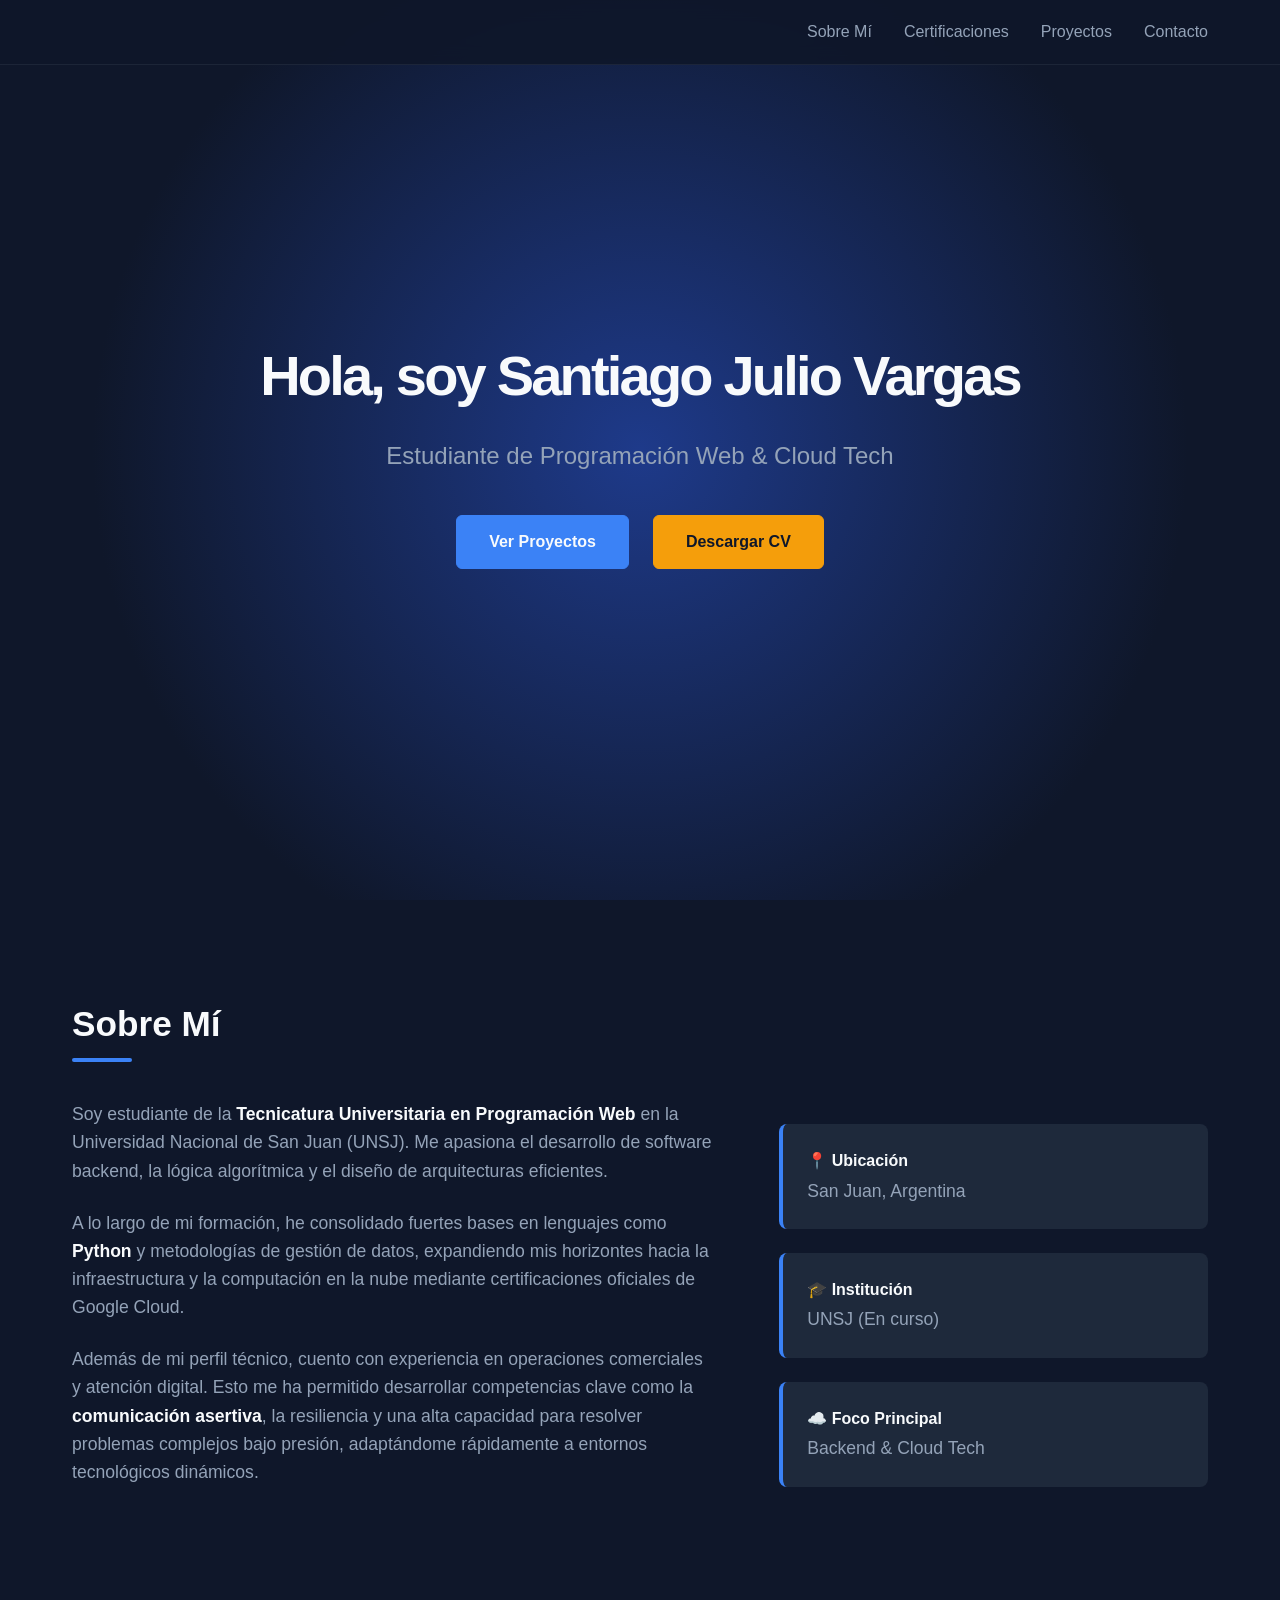
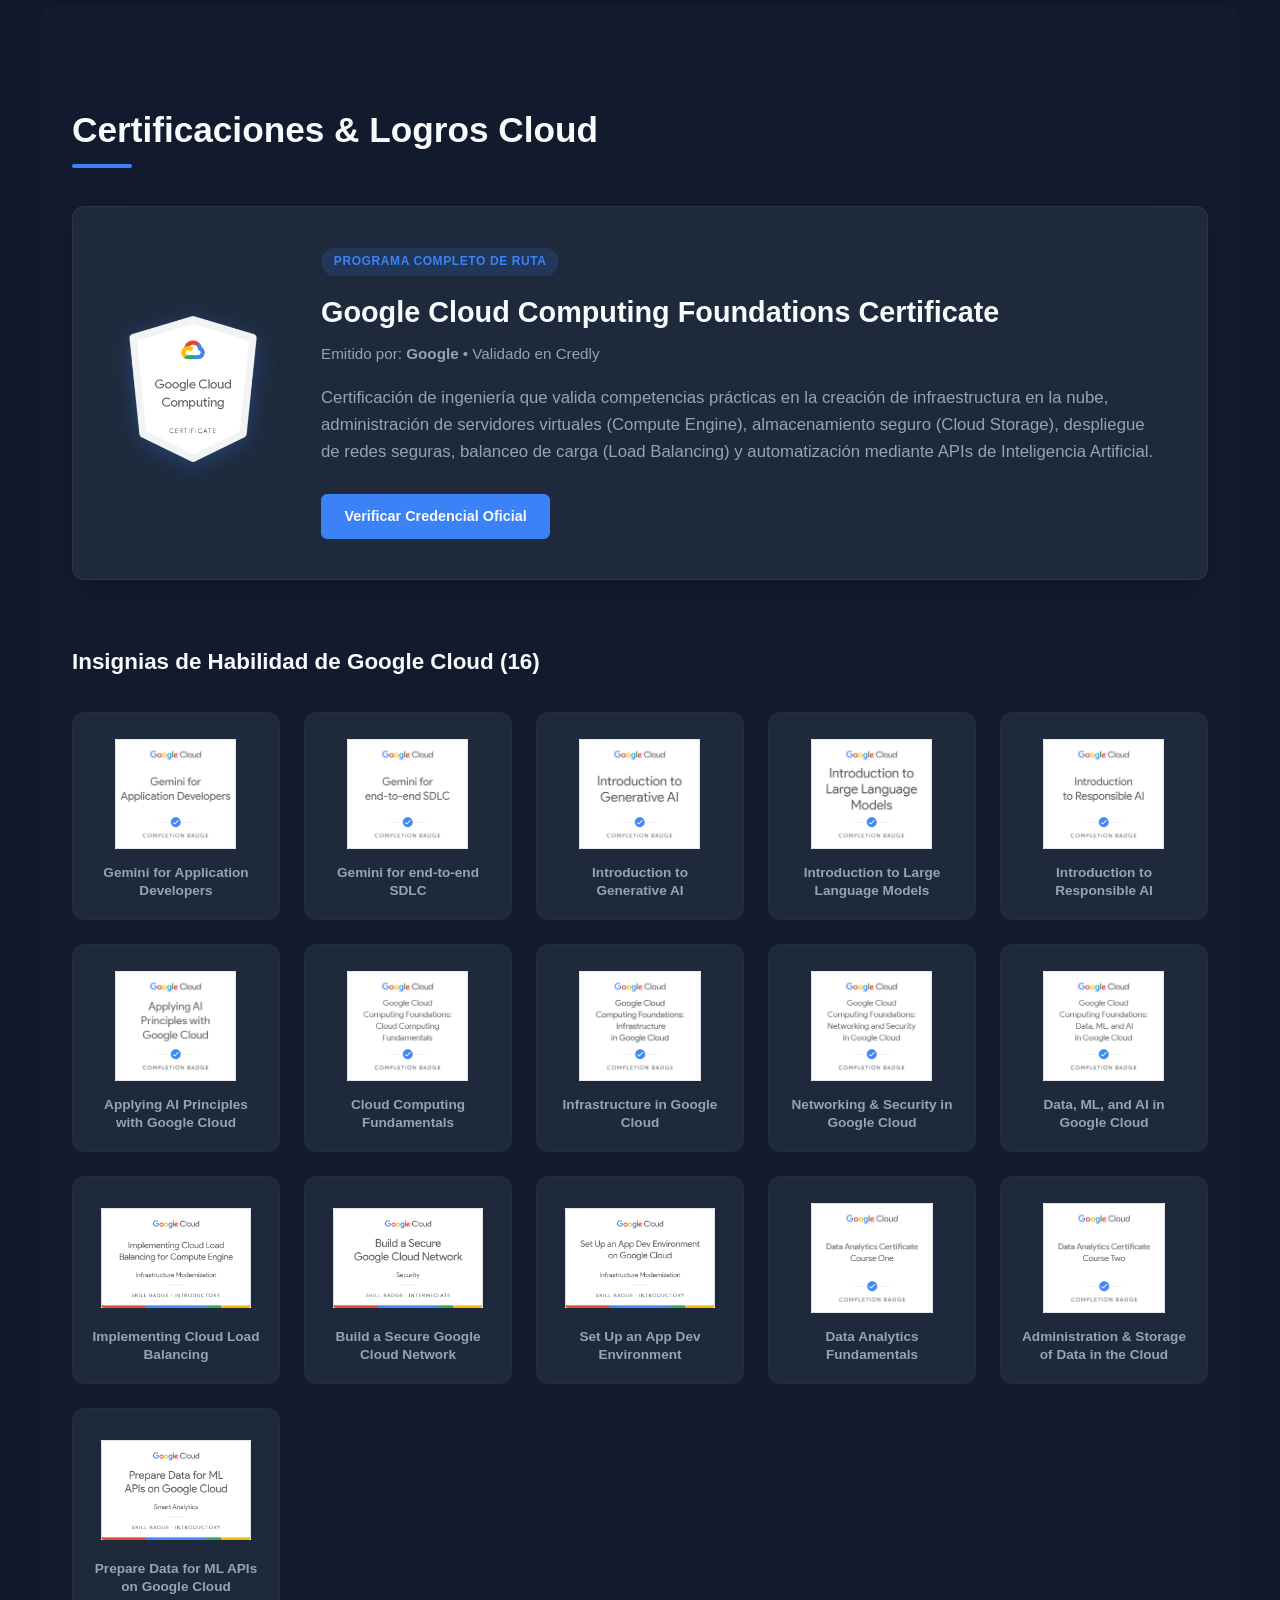
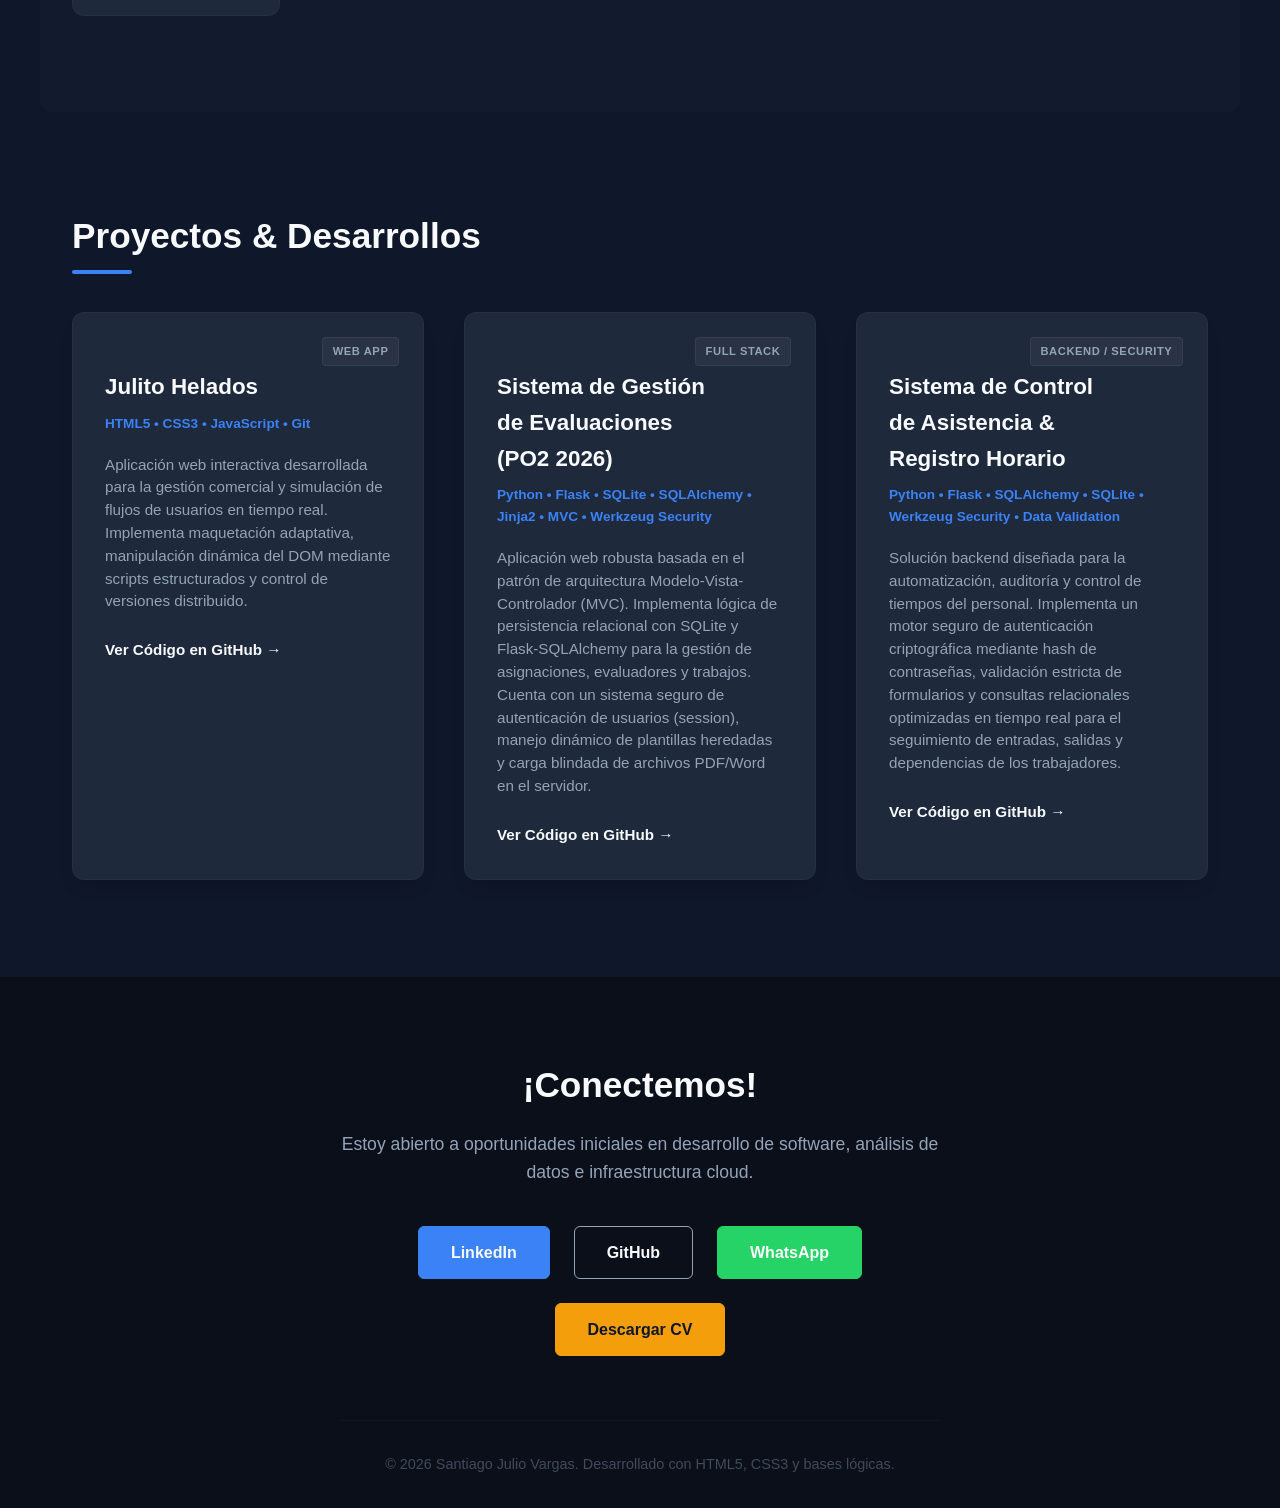
==== index.html @ c824c6f7 "Add files via upload" ====
<!DOCTYPE html>
<html lang="es">
<head>
    <meta charset="UTF-8">
    <meta name="viewport" content="width=device-width, initial-scale=1.0">
    <title>Santiago Julio Vargas | Portfolio</title>
    <link rel="stylesheet" href="styles.css">
</head>
<body>
    <!-- Menú de Navegación -->
    <header>
        <nav>
            <ul>
                <li><a href="#sobre-mi">Sobre Mí</a></li>
                <li><a href="#certificaciones">Certificaciones</a></li>
                <li><a href="#proyectos">Proyectos</a></li>
                <li><a href="#contacto">Contacto</a></li>
            </ul>
        </nav>
    </header>

    <!-- Sección Principal -->
    <section id="hero">
        <h1>Hola, soy Santiago Julio Vargas</h1>
        <h2>Estudiante de Programación Web & Cloud Tech</h2>
        <div class="cta-buttons">
            <a href="#proyectos" class="btn btn-primary">Ver Proyectos</a>
            <a href="CV_Santiago_Julio_Vargas.pdf.pdf" download="CV_Santiago_Julio_Vargas.pdf" class="btn btn-download">Descargar CV</a>
        </div>
    </section>

        <!-- Sección Sobre Mí -->
    <section id="sobre-mi" class="seccion-contenedor">
        <div class="contenido-bloque">
            <h2 class="titulo-seccion">Sobre Mí</h2>
            <div class="sobre-mi-grid">
                <div class="sobre-mi-texto">
                    <p>
                        Soy estudiante de la <strong>Tecnicatura Universitaria en Programación Web</strong> en la Universidad Nacional de San Juan (UNSJ). Me apasiona el desarrollo de software backend, la lógica algorítmica y el diseño de arquitecturas eficientes. 
                    </p>
                    <p>
                        A lo largo de mi formación, he consolidado fuertes bases en lenguajes como <strong>Python</strong> y metodologías de gestión de datos, expandiendo mis horizontes hacia la infraestructura y la computación en la nube mediante certificaciones oficiales de Google Cloud.
                    </p>
                    <p>
                        Además de mi perfil técnico, cuento con experiencia en operaciones comerciales y atención digital. Esto me ha permitido desarrollar competencias clave como la <strong>comunicación asertiva</strong>, la resiliencia y una alta capacidad para resolver problemas complejos bajo presión, adaptándome rápidamente a entornos tecnológicos dinámicos.
                    </p>
                </div>
                <div class="sobre-mi-destacados">
                    <div class="tarjeta-mini">
                        <h3>📍 Ubicación</h3>
                        <p>San Juan, Argentina</p>
                    </div>
                    <div class="tarjeta-mini">
                        <h3>🎓 Institución</h3>
                        <p>UNSJ (En curso)</p>
                    </div>
                    <div class="tarjeta-mini">
                        <h3>☁️ Foco Principal</h3>
                        <p>Backend & Cloud Tech</p>
                    </div>
                </div>
            </div>
        </div>
    </section>

        <!-- Sección Certificaciones -->
    <section id="certificaciones" class="seccion-contenedor backend-cloud">
        <h2 class="titulo-seccion">Certificaciones & Logros Cloud</h2>
        
        <!-- 🏆 Certificado Principal Destacado -->
        <div class="certificado-principal-card">
            <div class="certificado-badge-container">
                <!-- Usamos el escudo oficial blanco que ganaste en Credly -->
                <img src="./images/google-cloud-computing-foundations-certificate.png" alt="Google Cloud Computing Foundations Certificate" class="escudo-certificado">
            </div>
            <div class="certificado-info">
                <span class="tag-programa">PROGRAMA COMPLETO DE RUTA</span>
                <h3>Google Cloud Computing Foundations Certificate</h3>
                <p class="emisor">Emitido por: <strong>Google</strong> • Validado en Credly</p>
                <p class="descripcion-cert">
                    Certificación de ingeniería que valida competencias prácticas en la creación de infraestructura en la nube, administración de servidores virtuales (Compute Engine), almacenamiento seguro (Cloud Storage), despliegue de redes seguras, balanceo de carga (Load Balancing) y automatización mediante APIs de Inteligencia Artificial.
                </p>
                <a href="https://www.credly.com/badges/103b96a2-5a36-4c11-9814-17a4dc659e8e" target="_blank" class="btn btn-primary btn-sm">Verificar Credencial Oficial</a>
            </div>
        </div>

        <!-- 🏅 Grilla de Insignias de Habilidad -->
        <h3 class="subtitulo-internas">Insignias de Habilidad de Google Cloud (16)</h3>
        <div class="insignias-grid">
            
            <!-- Medalla 1 -->
            <a href="https://www.skills.google/public_profiles/6a0a8aa4-c0c7-4e39-9f49-20caefcc46a9" target="_blank" class="insignia-card">
                <img src="./images/gemini-for-application-developers.png" alt="Gemini for Application Developers">
                <h4>Gemini for Application Developers</h4>
            </a>

            <!-- Medalla 2 -->
            <a href="https://www.skills.google/public_profiles/6a0a8aa4-c0c7-4e39-9f49-20caefcc46a9" target="_blank" class="insignia-card">
                <img src="./images/gemini-for-end-to-end.png" alt="Gemini for end-to-end SDLC">
                <h4>Gemini for end-to-end SDLC</h4>
            </a>

            <!-- Medalla 3 -->
            <a href="https://www.skills.google/public_profiles/6a0a8aa4-c0c7-4e39-9f49-20caefcc46a9" target="_blank" class="insignia-card">
                <img src="./images/introduction-to-generative-ia.png" alt="Introduction to Generative AI">
                <h4>Introduction to Generative AI</h4>
            </a>

            <!-- Medalla 4 -->
            <a href="https://www.skills.google/public_profiles/6a0a8aa4-c0c7-4e39-9f49-20caefcc46a9" target="_blank" class="insignia-card">
                <img src="./images/introduction-to-large-lenguage-models.png" alt="Introduction to Large Language Models">
                <h4>Introduction to Large Language Models</h4>
            </a>

            <!-- Medalla 5 -->
            <a href="https://www.skills.google/public_profiles/6a0a8aa4-c0c7-4e39-9f49-20caefcc46a9" target="_blank" class="insignia-card">
                <img src="./images/introduction-to-responsible-ai.png" alt="Introduction to Responsible AI">
                <h4>Introduction to Responsible AI</h4>
            </a>

            <!-- Medalla 6 -->
            <a href="https://www.skills.google/public_profiles/6a0a8aa4-c0c7-4e39-9f49-20caefcc46a9" target="_blank" class="insignia-card">
                <img src="./images/applying-ai-principles.png" alt="Applying AI Principles">
                <h4>Applying AI Principles with Google Cloud</h4>
            </a>

            <!-- Medalla 7 -->
            <a href="https://www.skills.google/public_profiles/6a0a8aa4-c0c7-4e39-9f49-20caefcc46a9" target="_blank" class="insignia-card">
                <img src="./images/google-cloud-computing-fundamentals.png" alt="Cloud Computing Fundamentals">
                <h4>Cloud Computing Fundamentals</h4>
            </a>

            <!-- Medalla 8 -->
            <a href="https://www.skills.google/public_profiles/6a0a8aa4-c0c7-4e39-9f49-20caefcc46a9" target="_blank" class="insignia-card">
                <img src="./images/infraestructure-in-google-cloud.png" alt="Infrastructure in Google Cloud">
                <h4>Infrastructure in Google Cloud</h4>
            </a>

            <!-- Medalla 9 -->
            <a href="https://www.skills.google/public_profiles/6a0a8aa4-c0c7-4e39-9f49-20caefcc46a9" target="_blank" class="insignia-card">
                <img src="./images/networking-security.png" alt="Networking & Security in Google Cloud">
                <h4>Networking & Security in Google Cloud</h4>
            </a>

            <!-- Medalla 10 -->
            <a href="https://www.skills.google/public_profiles/6a0a8aa4-c0c7-4e39-9f49-20caefcc46a9" target="_blank" class="insignia-card">
                <img src="./images/data-ml-ai.png" alt="Data, ML, and AI in Google Cloud">
                <h4>Data, ML, and AI in Google Cloud</h4>
            </a>

            <!-- Medalla 11 -->
            <a href="https://www.skills.google/public_profiles/6a0a8aa4-c0c7-4e39-9f49-20caefcc46a9" target="_blank" class="insignia-card">
                <img src="./images/implementing-cloud-load-balancing.png" alt="Implementing Cloud Load Balancing">
                <h4>Implementing Cloud Load Balancing</h4>
            </a>

            <!-- Medalla 12 -->
            <a href="https://www.skills.google/public_profiles/6a0a8aa4-c0c7-4e39-9f49-20caefcc46a9" target="_blank" class="insignia-card">
                <img src="./images/build-a-secure-google-cloud-network.png" alt="Build a Secure Google Cloud Network">
                <h4>Build a Secure Google Cloud Network</h4>
            </a>

            <!-- Medalla 13 -->
            <a href="https://www.skills.google/public_profiles/6a0a8aa4-c0c7-4e39-9f49-20caefcc46a9" target="_blank" class="insignia-card">
                <img src="./images/set-up-app-dev-environment.png" alt="Set Up an App Dev Environment">
                <h4>Set Up an App Dev Environment</h4>
            </a>

            <!-- Medalla 14 -->
            <a href="https://www.skills.google/public_profiles/6a0a8aa4-c0c7-4e39-9f49-20caefcc46a9" target="_blank" class="insignia-card">
                <img src="./images/data-analytics-course-one.png" alt="Data Analytics Fundamentals">
                <h4>Data Analytics Fundamentals</h4>
            </a>

            <!-- Medalla 15 -->
            <a href="https://www.skills.google/public_profiles/6a0a8aa4-c0c7-4e39-9f49-20caefcc46a9" target="_blank" class="insignia-card">
                <img src="./images/data-analytics-course-two.png" alt="Administration and Storage of Data">
                <h4>Administration & Storage of Data in the Cloud</h4>
            </a>

            <!-- Medalla 16 -->
            <a href="https://www.skills.google/public_profiles/6a0a8aa4-c0c7-4e39-9f49-20caefcc46a9" target="_blank" class="insignia-card">
                <img src="./images/prepare-data-for-ml.png" alt="Prepare Data for ML APIs">
                <h4>Prepare Data for ML APIs on Google Cloud</h4>
            </a>
        </div>
    </section>

        <!-- Sección Proyectos -->
    <section id="proyectos" class="seccion-contenedor">
        <h2 class="titulo-seccion">Proyectos & Desarrollos</h2>
        <div class="proyectos-grid">
            
            <!-- Proyecto 1: Julito Helados -->
            <div class="proyecto-card">
                <div class="proyecto-badge">WEB APP</div>
                <div class="proyecto-info">
                    <h3>Julito Helados</h3>
                    <p class="proyecto-tecnologias">HTML5 • CSS3 • JavaScript • Git</p>
                    <p class="proyecto-desc">
                        Aplicación web interactiva desarrollada para la gestión comercial y simulación de flujos de usuarios en tiempo real. Implementa maquetación adaptativa, manipulación dinámica del DOM mediante scripts estructurados y control de versiones distribuido.
                    </p>
                    <div class="proyecto-links">
                        <a href="https://github.com/SantiJulio/Ejercicios-Proyectos/tree/master/Julito%20Helados" target="_blank" class="btn-link">Ver Código en GitHub →</a>
                    </div>
                </div>
            </div>

            <!-- Proyecto 2: Sistema de Gestión de Trabajos Científicos (PO2 2026) -->
            <div class="proyecto-card">
                <div class="proyecto-badge">FULL STACK</div>
                <div class="proyecto-info">
                    <h3>Sistema de Gestión de Evaluaciones (PO2 2026)</h3>
                    <p class="proyecto-tecnologias">Python • Flask • SQLite • SQLAlchemy • Jinja2 • MVC • Werkzeug Security</p>
                    <p class="proyecto-desc">
                        Aplicación web robusta basada en el patrón de arquitectura Modelo-Vista-Controlador (MVC). Implementa lógica de persistencia relacional con SQLite y Flask-SQLAlchemy para la gestión de asignaciones, evaluadores y trabajos. Cuenta con un sistema seguro de autenticación de usuarios (session), manejo dinámico de plantillas heredadas y carga blindada de archivos PDF/Word en el servidor.
                    </p>
                    <div class="proyecto-links">
                        <a href="https://github.com/SantiJulio/Ejercicios-Proyectos/tree/master/PO2%202026" target="_blank" class="btn-link">Ver Código en GitHub →</a>
                    </div>
                </div>
            </div>

            <!-- Proyecto 3: Sistema de Control de Asistencia y Registro Horario (PO2 2026) -->
            <div class="proyecto-card">
                <div class="proyecto-badge">BACKEND / SECURITY</div>
                <div class="proyecto-info">
                    <h3>Sistema de Control de Asistencia & Registro Horario</h3>
                    <p class="proyecto-tecnologias">Python • Flask • SQLAlchemy • SQLite • Werkzeug Security • Data Validation</p>
                    <p class="proyecto-desc">
                        Solución backend diseñada para la automatización, auditoría y control de tiempos del personal. Implementa un motor seguro de autenticación criptográfica mediante hash de contraseñas, validación estricta de formularios y consultas relacionales optimizadas en tiempo real para el seguimiento de entradas, salidas y dependencias de los trabajadores.
                    </p>
                    <div class="proyecto-links">
                        <a href="https://github.com/SantiJulio/Ejercicios-Proyectos/tree/master/Trabajo%20Practica%20Operativa%202025" target="_blank" class="btn-link">Ver Código en GitHub →</a>
                    </div>
                </div>
            </div>

        </div>
    </section>

        <!-- Sección Contacto & Footer -->
    <footer id="contacto">
        <div class="footer-contenido">
            <h2>¡Conectemos!</h2>
            <p>Estoy abierto a oportunidades iniciales en desarrollo de software, análisis de datos e infraestructura cloud.</p>
            
            <div class="contacto-links">
                <a href="https://www.linkedin.com/in/santiago-julio-7385772b8/" target="_blank" class="btn btn-primary">LinkedIn</a>
                <a href="https://github.com/SantiJulio/Ejercicios-Proyectos" target="_blank" class="btn btn-secondary">GitHub</a>
                <a href="https://wa.me/5492646729734" target="_blank" class="btn btn-whatsapp">WhatsApp</a>
                <a href="CV_Santiago_Julio_Vargas.pdf.pdf" download="CV_Santiago_Julio_Vargas.pdf" class="btn btn-download">Descargar CV</a>
            </div>
            
            <div class="footer-creditos">
                <p>&copy; 2026 Santiago Julio Vargas. Desarrollado con HTML5, CSS3 y bases lógicas.</p>
            </div>
        </div>
    </footer>
</body>
</html>
---- styles.css ----
/* ==========================================================================
   1. CONFIGURACIÓN GENERAL Y VARIABLES (Modo Oscuro)
   ========================================================================== */
:root {
    --bg-principal: #0f172a;    /* Gris azulado muy oscuro */
    --bg-secundario: #1e293b;   /* Gris azulado medio para tarjetas */
    --azul-electrico: #3b82f6;  /* Azul Google Cloud para detalles y botones */
    --azul-hover: #2563eb;      /* Azul más oscuro para estados interactivos */
    --texto-blanco: #f8fafc;    /* Blanco suave para lectura cómoda */
    --texto-gris: #94a3b8;      /* Gris claro para subtítulos y textos secundarios */
    --fuente: 'Segoe UI', Tahoma, Geneva, Verdana, sans-serif;
}

* {
    margin: 0;
    padding: 0;
    box-sizing: border-box;
    scroll-behavior: smooth; /* Hace que el deslizamiento entre secciones sea suave */
}

body {
    background-color: var(--bg-principal);
    color: var(--texto-blanco);
    font-family: var(--fuente);
    line-height: 1.6;
}

/* ==========================================================================
   2. MENÚ DE NAVEGACIÓN (Header)
   ========================================================================== */
header {
    position: fixed;
    top: 0;
    left: 0;
    width: 100%;
    background-color: rgba(15, 23, 42, 0.9); /* Fondo semitransparente */
    backdrop-filter: blur(10px); /* Efecto de vidrio esmerilado */
    z-index: 1000;
    border-bottom: 1px solid rgba(148, 163, 184, 0.1);
}

nav {
    max-width: 1200px;
    margin: 0 auto;
    padding: 1.2rem 2rem;
    display: flex;
    justify-content: flex-end; /* Alinea el menú a la derecha */
}

nav ul {
    display: flex;
    list-style: none;
    gap: 2rem;
}

nav ul li a {
    color: var(--texto-gris);
    text-decoration: none;
    font-size: 1rem;
    font-weight: 500;
    transition: color 0.3s ease;
}

nav ul li a:hover {
    color: var(--azul-electrico);
}

/* ==========================================================================
   3. SECCIÓN PRINCIPAL (Hero Section)
   ========================================================================== */
#hero {
    min-height: 100vh;
    display: flex;
    flex-direction: column;
    justify-content: center;
    align-items: center;
    text-align: center;
    padding: 0 2rem;
    background: radial-gradient(circle at center, #1e3a8a 0%, var(--bg-principal) 70%); /* Destello azul de fondo */
}

#hero h1 {
    font-size: 3.5rem;
    font-weight: 800;
    margin-bottom: 1rem;
    letter-spacing: -0.05em;
}

#hero h2 {
    font-size: 1.5rem;
    color: var(--texto-gris);
    font-weight: 400;
    margin-bottom: 2.5rem;
    max-width: 600px;
}

/* Contenedor de botones */
.cta-buttons {
    display: flex;
    gap: 1.5rem;
}

/* ==========================================================================
   4. COMPONENTES REUTILIZABLES (Botones)
   ========================================================================== */
.btn {
    display: inline-block;
    padding: 0.8rem 2rem;
    font-size: 1rem;
    font-weight: 600;
    text-decoration: none;
    border-radius: 6px;
    transition: all 0.3s ease;
    cursor: pointer;
}

/* Botón Principal (Azul) */
.btn-primary {
    background-color: var(--azul-electrico);
    color: var(--texto-blanco);
    border: 1px solid var(--azul-electrico);
}

.btn-primary:hover {
    background-color: var(--azul-hover);
    border-color: var(--azul-hover);
    transform: translateY(-2px); /* Pequeño salto hacia arriba al pasar el mouse */
}

/* Botón Secundario (Transparente/Bordeado) */
.btn-secondary {
    background-color: transparent;
    color: var(--texto-blanco);
    border: 1px solid var(--texto-gris);
}

.btn-secondary:hover {
    border-color: var(--texto-blanco);
    background-color: rgba(255, 255, 255, 0.05);
    transform: translateY(-2px);
}

/* ==========================================================================
   5. SECCIÓN SOBRE MÍ
   ========================================================================== */
.seccion-contenedor {
    padding: 6rem 2rem;
    max-width: 1200px;
    margin: 0 auto;
}

.titulo-seccion {
    font-size: 2.2rem;
    font-weight: 700;
    margin-bottom: 3rem;
    position: relative;
    color: var(--texto-blanco);
}

/* Línea decorativa azul debajo del título */
.titulo-seccion::after {
    content: '';
    position: absolute;
    bottom: -10px;
    left: 0;
    width: 60px;
    height: 4px;
    background-color: var(--azul-electrico);
    border-radius: 2px;
}

.sobre-mi-grid {
    display: grid;
    grid-template-columns: 1.5fr 1fr; /* Divide en dos columnas: texto a la izquierda, tarjetas a la derecha */
    gap: 4rem;
    align-items: center;
}

.sobre-mi-texto p {
    color: var(--texto-gris);
    font-size: 1.1rem;
    margin-bottom: 1.5rem;
}

.sobre-mi-texto strong {
    color: var(--texto-blanco);
    font-weight: 600;
}

.sobre-mi-destacados {
    display: flex;
    flex-direction: column;
    gap: 1.5rem;
}

/* Tarjetas rápidas de datos a la derecha */
.tarjeta-mini {
    background-color: var(--bg-secundario);
    padding: 1.5rem;
    border-radius: 8px;
    border-left: 4px solid var(--azul-electrico); /* Detalle azul lateral */
    transition: transform 0.3s ease;
}

.tarjeta-mini:hover {
    transform: translateX(5px); /* Se mueve sutilmente a la derecha al pasar el mouse */
}

.tarjeta-mini h3 {
    font-size: 1rem;
    color: var(--texto-blanco);
    margin-bottom: 0.2rem;
}

.tarjeta-mini p {
    color: var(--texto-gris);
    font-size: 1.1rem;
    font-weight: 500;
}

/* Responsive para pantallas chicas (Celulares) */
@media (max-width: 768px) {
    .sobre-mi-grid {
        grid-template-columns: 1fr; /* Pasa a una sola columna en pantallas chicas */
        gap: 2rem;
    }
    
    .seccion-contenedor {
        padding: 4rem 1.5rem;
    }
}

/* ==========================================================================
   6. SECCIÓN CERTIFICACIONES (Vitrina e Insignias)
   ========================================================================== */
.backend-cloud {
    background-color: rgba(30, 41, 59, 0.2); /* Fondo sutilmente diferente para separar secciones */
    border-radius: 12px;
}

/* Tarjeta del Certificado de Ruta Principal */
.certificado-principal-card {
    background-color: var(--bg-secundario);
    border: 1px solid rgba(148, 163, 184, 0.1);
    border-radius: 12px;
    padding: 2.5rem;
    display: flex;
    gap: 3rem;
    align-items: center;
    margin-bottom: 4rem;
    box-shadow: 0 10px 30px -15px rgba(0, 0, 0, 0.5);
}

.escudo-certificado {
    width: 160px;
    height: auto;
    filter: drop-shadow(0 4px 12px rgba(59, 130, 246, 0.3)); /* Destello azul en el escudo */
}

.tag-programa {
    display: inline-block;
    background-color: rgba(59, 130, 246, 0.15);
    color: var(--azul-electrico);
    font-size: 0.75rem;
    font-weight: 700;
    padding: 0.3rem 0.8rem;
    border-radius: 50px;
    margin-bottom: 0.8rem;
    letter-spacing: 0.05em;
}

.certificado-info h3 {
    font-size: 1.8rem;
    margin-bottom: 0.4rem;
}

.certificado-info .emisor {
    color: var(--texto-gris);
    font-size: 0.95rem;
    margin-bottom: 1.2rem;
}

.certificado-info .descripcion-cert {
    color: var(--texto-gris);
    margin-bottom: 1.8rem;
    font-size: 1.05rem;
}

.btn-sm {
    padding: 0.6rem 1.4rem;
    font-size: 0.9rem;
}

.subtitulo-internas {
    font-size: 1.4rem;
    margin-bottom: 2rem;
    color: var(--texto-blanco);
    font-weight: 600;
}

/* 🏅 Grilla Responsiva para las 16 Insignias */
.insignias-grid {
    display: grid;
    /* Crea columnas automáticas de mínimo 180px que se acomodan solas según la pantalla */
    grid-template-columns: repeat(auto-fill, minmax(180px, 1fr));
    gap: 1.5rem;
}

/* Tarjeta individual de cada insignia */
.insignia-card {
    background-color: var(--bg-secundario);
    border: 1px solid rgba(148, 163, 184, 0.05);
    border-radius: 8px;
    padding: 1.5rem 1rem;
    text-align: center;
    display: flex;
    flex-direction: column;
    align-items: center;
    justify-content: center;
    transition: all 0.3s ease;
}

.insignia-card img {
    width: 85px;
    height: 85px;
    margin-bottom: 1rem;
    transition: transform 0.3s ease;
}

.insignia-card h4 {
    font-size: 0.85rem;
    font-weight: 500;
    color: var(--texto-gris);
    line-height: 1.3;
}

/* Efectos Interactivos al pasar el mouse (Hover) */
.insignia-card:hover {
    border-color: rgba(59, 130, 246, 0.3);
    background-color: rgba(30, 41, 59, 0.6);
    transform: translateY(-4px);
    box-shadow: 0 8px 20px -10px rgba(0, 0, 0, 0.4);
}

.insignia-card:hover img {
    transform: scale(1.08); /* La medalla se agranda sutilmente */
}

/* Ajustes Responsive para tablets/celulares */
@media (max-width: 900px) {
    .certificado-principal-card {
        flex-direction: column; /* El escudo se pone arriba del texto */
        text-align: center;
        padding: 2rem;
        gap: 1.5rem;
    }
}

/* ==========================================================================
   7. ESTILOS EXCLUSIVOS PARA LAS INSIGNIAS DE HABILIDAD (CUADRADOS PERFECTOS)
   ========================================================================== */

/* 🏅 Grilla Responsiva para las 16 Insignias */
.insignias-grid {
    display: grid;
    grid-template-columns: repeat(auto-fill, minmax(170px, 1fr)); /* Columnas automáticas */
    gap: 1.5rem;
    margin-top: 2rem;
}

/* Tarjeta individual configurada como cuadrado perfecto */
.insignia-card {
    text-decoration: none; /* Elimina el subrayado azul de los enlaces */
    background-color: var(--bg-secundario);
    border: 1px solid rgba(148, 163, 184, 0.05);
    border-radius: 12px;
    padding: 1.2rem;
    text-align: center;
    display: flex;
    flex-direction: column;
    align-items: center;
    justify-content: space-between; /* Empuja la imagen al centro y el texto abajo */
    aspect-ratio: 1 / 1; /* FORZA EL CUADRADO PERFECTO */
    transition: all 0.3s ease;
}

/* Imagen expandida que domina el interior de la tarjeta */
.insignia-card img {
    width: 90%; /* Ocupa el 90% del ancho del cuadrado */
    height: auto;
    max-height: 110px; /* Evita que se estire verticalmente */
    object-fit: contain; /* Mantiene la proporción original de la medalla */
    margin: auto 0; /* La centra perfectamente de forma vertical */
    transition: transform 0.3s ease;
}

/* Texto de la insignia abajo del todo */
.insignia-card h4 {
    font-size: 0.85rem;
    font-weight: 600;
    color: var(--texto-gris);
    line-height: 1.3;
    width: 100%;
    margin-top: 0.5rem;
}

/* Efectos Interactivos (Hover) solo para las medallas */
.insignia-card:hover {
    border-color: rgba(59, 130, 246, 0.4);
    background-color: rgba(30, 41, 59, 0.8);
    transform: translateY(-5px);
    box-shadow: 0 10px 25px -10px rgba(59, 130, 246, 0.25); /* Destello azul sutil */
}

.insignia-card:hover img {
    transform: scale(1.06); /* Agranda la medalla al pasar el mouse */
}

.insignia-card:hover h4 {
    color: var(--texto-blanco); /* Resalta el texto */
}

/* ==========================================================================
   8. SECCIÓN PROYECTOS (Tarjetas de Desarrollo Backend/Web)
   ========================================================================== */
.proyectos-grid {
    display: grid;
    grid-template-columns: repeat(auto-fit, minmax(320px, 1fr)); /* Reacomoda las tarjetas solas si se achica la pantalla */
    gap: 2.5rem;
    margin-top: 2rem;
}

.proyecto-card {
    background-color: var(--bg-secundario);
    border: 1px solid rgba(148, 163, 184, 0.05);
    border-radius: 12px;
    padding: 2rem;
    position: relative;
    display: flex;
    flex-direction: column;
    justify-content: space-between;
    transition: all 0.3s ease;
    box-shadow: 0 10px 20px -10px rgba(0, 0, 0, 0.3);
}

/* Etiqueta flotante arriba a la derecha */
.proyecto-badge {
    position: absolute;
    top: 1.5rem;
    right: 1.5rem;
    font-size: 0.7rem;
    font-weight: 700;
    background-color: rgba(255, 255, 255, 0.05);
    color: var(--texto-gris);
    padding: 0.3rem 0.6rem;
    border-radius: 4px;
    border: 1px solid rgba(148, 163, 184, 0.1);
    letter-spacing: 0.05em;
}

.proyecto-info h3 {
    font-size: 1.4rem;
    font-weight: 700;
    margin-top: 1.5rem;
    margin-bottom: 0.5rem;
    color: var(--texto-blanco);
    padding-right: 4.5rem; /* Evita que el título se choque con la etiqueta */
}

.proyecto-tecnologias {
    font-size: 0.85rem;
    font-weight: 600;
    color: var(--azul-electrico); /* Resalta las tecnologías en azul */
    margin-bottom: 1.2rem;
}

.proyecto-desc {
    color: var(--texto-gris);
    font-size: 0.95rem;
    line-height: 1.5;
    margin-bottom: 1.5rem;
}

.proyecto-links {
    margin-top: auto; /* Empuja el botón siempre al fondo de la tarjeta */
}

.btn-link {
    color: var(--texto-blanco);
    text-decoration: none;
    font-size: 0.95rem;
    font-weight: 600;
    transition: color 0.2s ease;
}

.btn-link:hover {
    color: var(--azul-electrico); /* Cambia a azul al pasar el cursor */
}

/* Efectos de interacción (Hover) */
.proyecto-card:hover {
    border-color: rgba(59, 130, 246, 0.2);
    transform: translateY(-5px);
    box-shadow: 0 15px 30px -15px rgba(0, 0, 0, 0.6);
}

.proyecto-card:hover .proyecto-badge {
    border-color: var(--azul-electrico);
    color: var(--texto-blanco);
    background-color: rgba(59, 130, 246, 0.1);
}

/* ==========================================================================
   9. SECCIÓN CONTACTO & FOOTER
   ========================================================================== */
footer {
    background-color: #0b0f19; /* Un tono aún más oscuro para el cierre */
    padding: 5rem 2rem 2rem 2rem;
    text-align: center;
    border-top: 1px solid rgba(148, 163, 184, 0.05);
}

.footer-contenido {
    max-width: 600px;
    margin: 0 auto;
}

footer h2 {
    font-size: 2.2rem;
    font-weight: 700;
    margin-bottom: 1rem;
    color: var(--texto-blanco);
}

footer p {
    color: var(--texto-gris);
    font-size: 1.1rem;
    margin-bottom: 2.5rem;
}

.contacto-links {
    display: flex;
    justify-content: center; /* Centra los botones horizontalmente */
    align-items: center;     /* Centra los botones verticalmente */
    gap: 1.5rem;             /* Mantiene la separación entre botones */
    margin-bottom: 4rem;
    flex-wrap: wrap;         /* Permite que se acomoden si no entran en la pantalla */
    max-width: 500px;        /* Achica el contenedor para forzar al botón de CV a irse abajo */
    margin-left: auto;       /* Centra todo el contenedor en la pantalla */
    margin-right: auto;      /* Centra todo el contenedor en la pantalla */
}

/* Botón personalizado de color verde para WhatsApp */
.btn-whatsapp {
    background-color: #25d366;
    color: #ffffff;
    border: 1px solid #25d366;
}

.btn-whatsapp:hover {
    background-color: #128c7e;
    border-color: #128c7e;
    transform: translateY(-2px);
}

.footer-creditos {
    border-top: 1px solid rgba(148, 163, 184, 0.05);
    padding-top: 2rem;
}

.footer-creditos p {
    font-size: 0.9rem;
    color: rgba(148, 163, 184, 0.4);
    margin-bottom: 0;
}
/* Botón personalizado de color dorado/ámbar para la descarga de CV */
.btn-download {
    background-color: #f59e0b; /* Dorado/Ámbar tecnológico */
    color: #0f172a;            /* Texto oscuro para que contraste perfecto y sea legible */
    border: 1px solid #f59e0b;
}

.btn-download:hover {
    background-color: #d97706; /* Un tono más oscuro al pasar el mouse */
    border-color: #d97706;
    color: var(--texto-blanco); /* El texto pasa a blanco en el hover */
    transform: translateY(-2px);
}
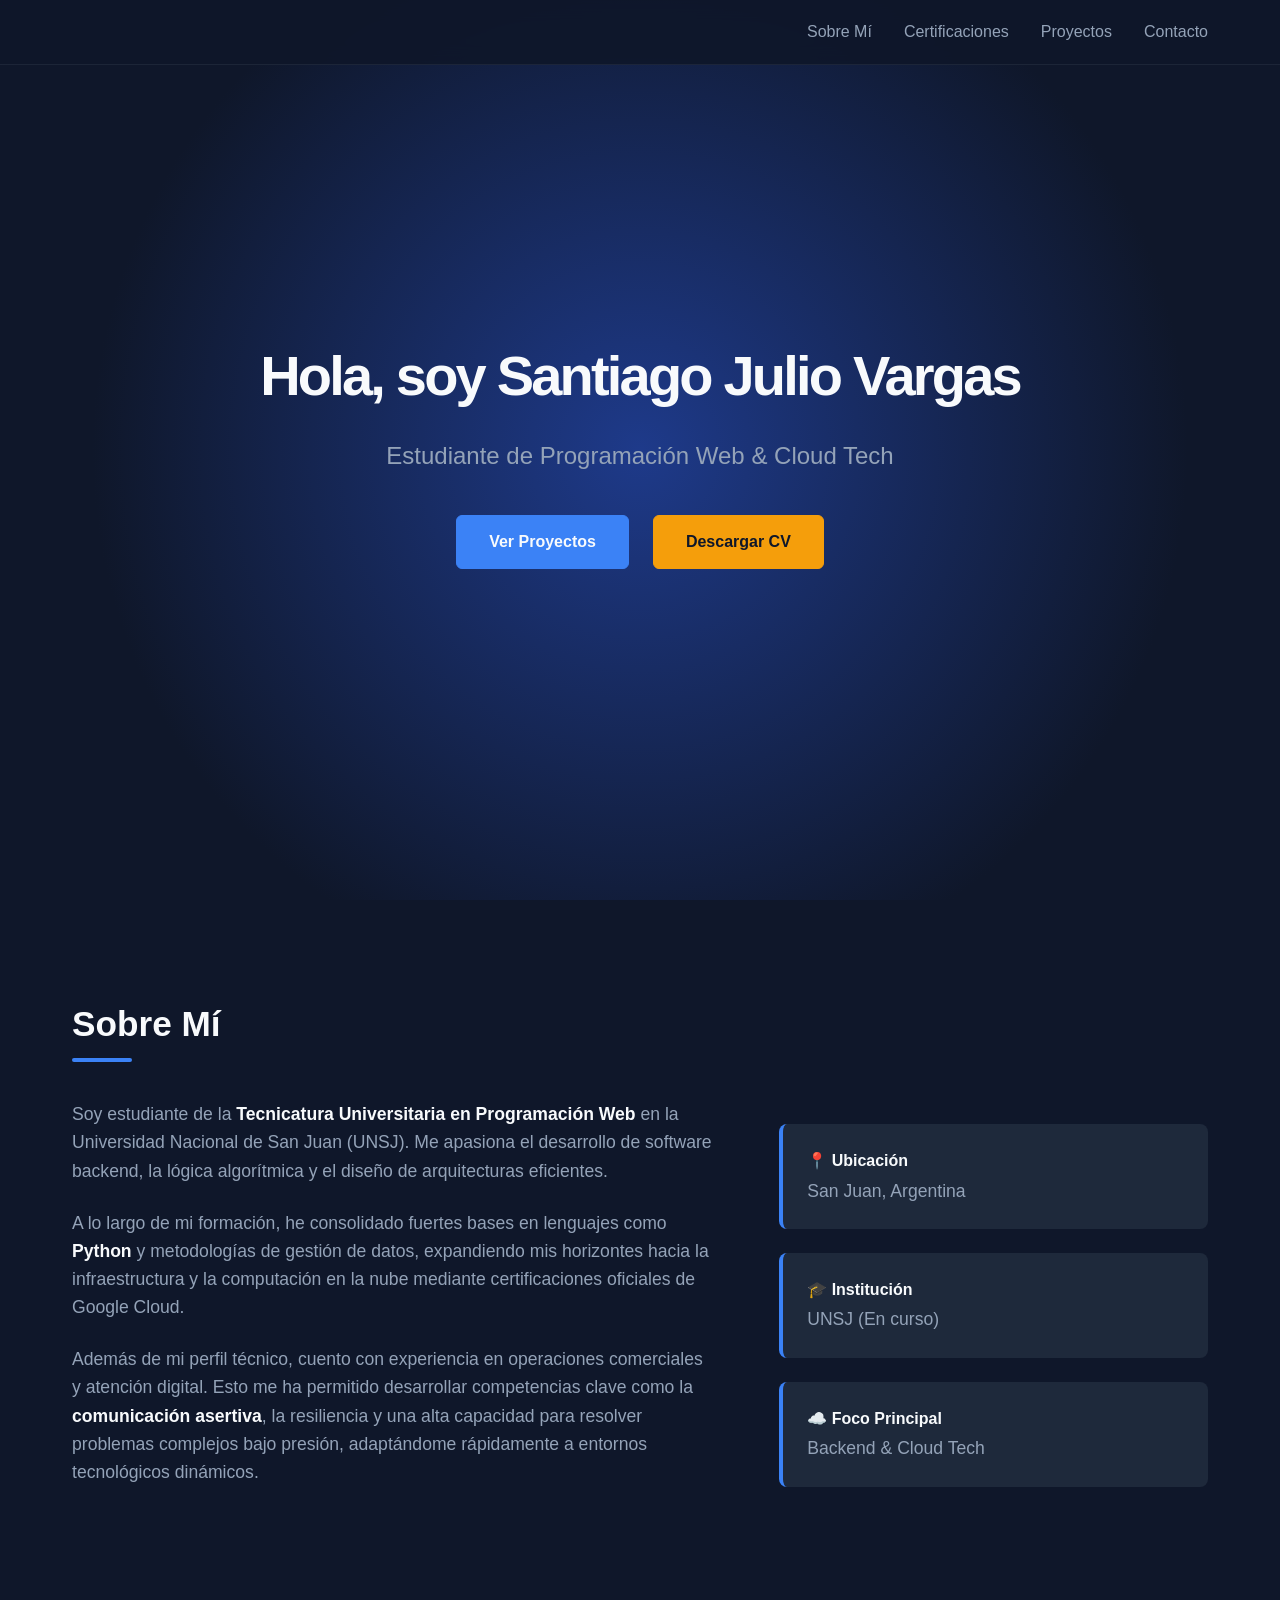
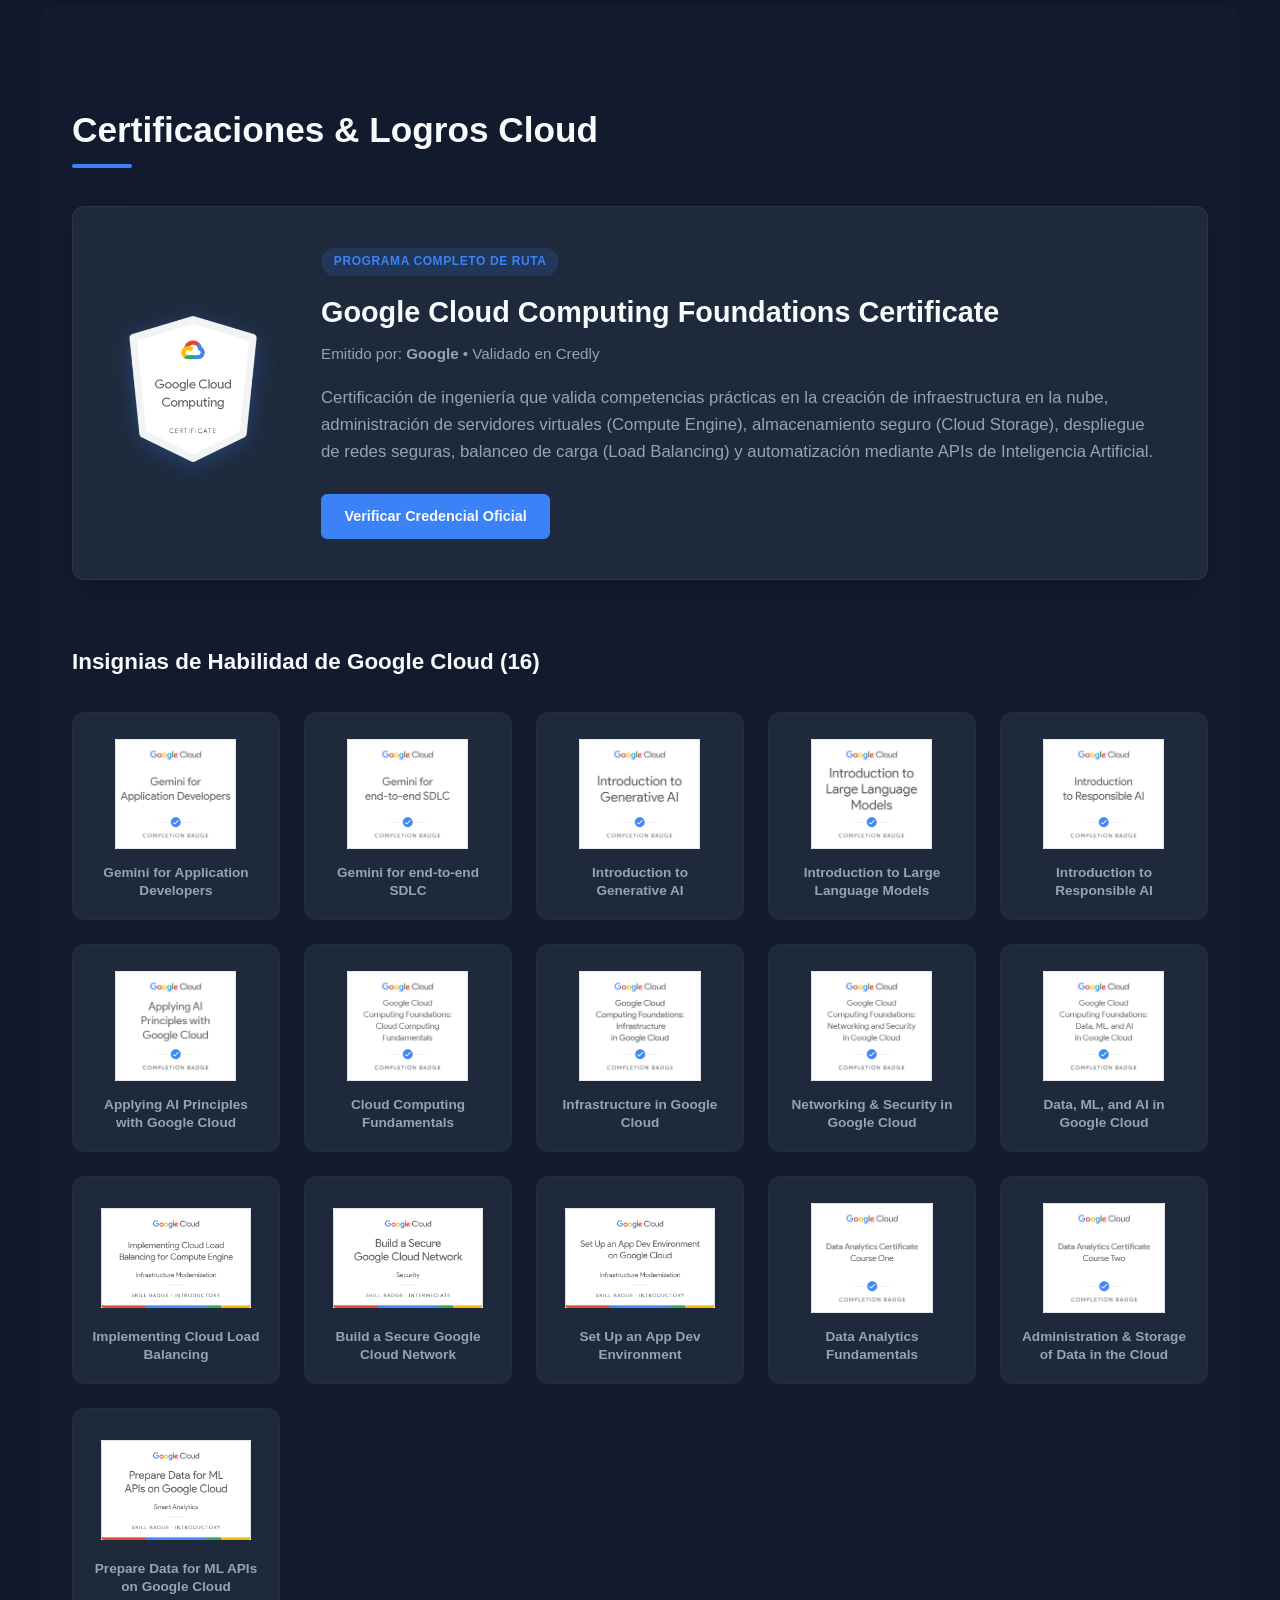
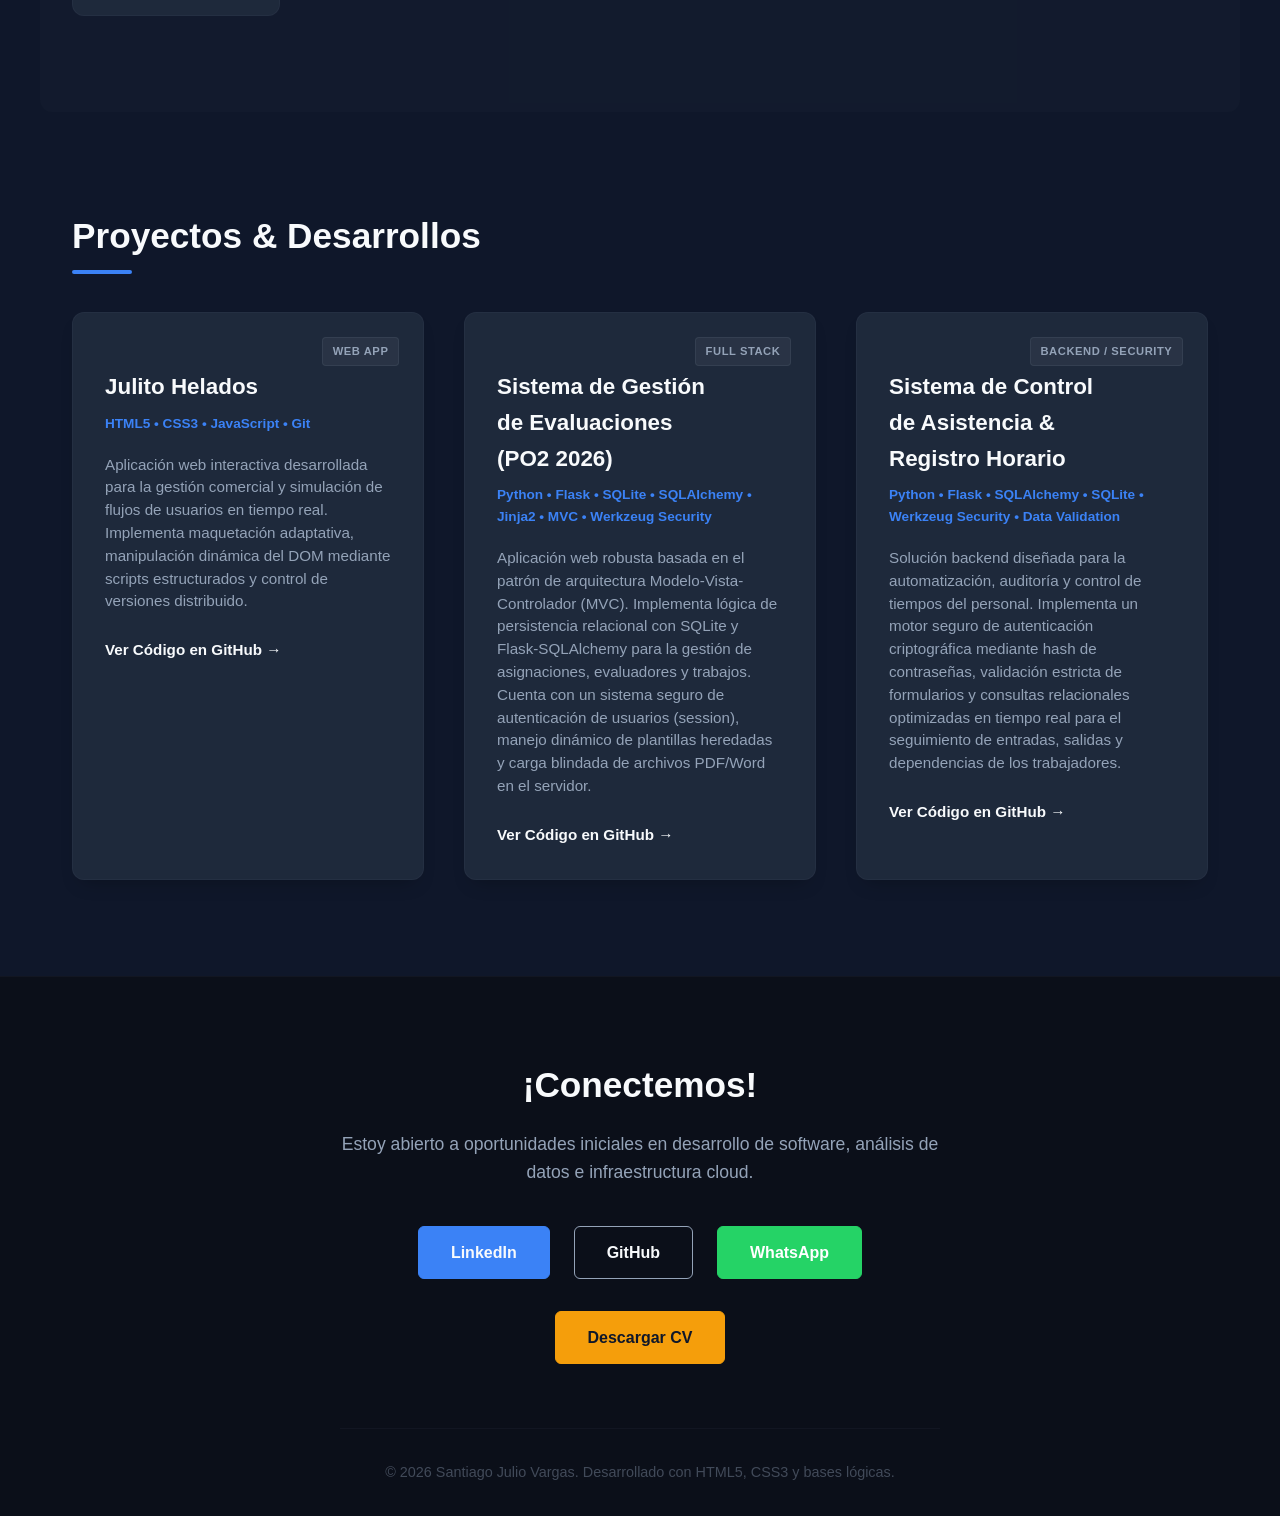
==== commit 8cd1aef4: "Add files via upload" ====
--- a/index.html
+++ b/index.html
@@ -249,6 +249,8 @@
                 <a href="https://www.linkedin.com/in/santiago-julio-7385772b8/" target="_blank" class="btn btn-primary">LinkedIn</a>
                 <a href="https://github.com/SantiJulio/Ejercicios-Proyectos" target="_blank" class="btn btn-secondary">GitHub</a>
                 <a href="https://wa.me/5492646729734" target="_blank" class="btn btn-whatsapp">WhatsApp</a>
+            </div>
+            <div class="cv-contenedor">
                 <a href="CV_Santiago_Julio_Vargas.pdf.pdf" download="CV_Santiago_Julio_Vargas.pdf" class="btn btn-download">Descargar CV</a>
             </div>
             
--- a/styles.css
+++ b/styles.css
@@ -543,14 +543,15 @@
     justify-content: center; /* Centra los botones horizontalmente */
     align-items: center;     /* Centra los botones verticalmente */
     gap: 1.5rem;             /* Mantiene la separación entre botones */
-    margin-bottom: 4rem;
+    margin-bottom: 2rem;
     flex-wrap: wrap;         /* Permite que se acomoden si no entran en la pantalla */
-    max-width: 500px;        /* Achica el contenedor para forzar al botón de CV a irse abajo */
-    margin-left: auto;       /* Centra todo el contenedor en la pantalla */
-    margin-right: auto;      /* Centra todo el contenedor en la pantalla */
-}
-
-/* Botón personalizado de color verde para WhatsApp */
+}
+
+.cv-contenedor {
+    margin-bottom: 4rem; /* Mantiene la separación con los créditos */
+    text-align: center;
+}
+
 .btn-whatsapp {
     background-color: #25d366;
     color: #ffffff;
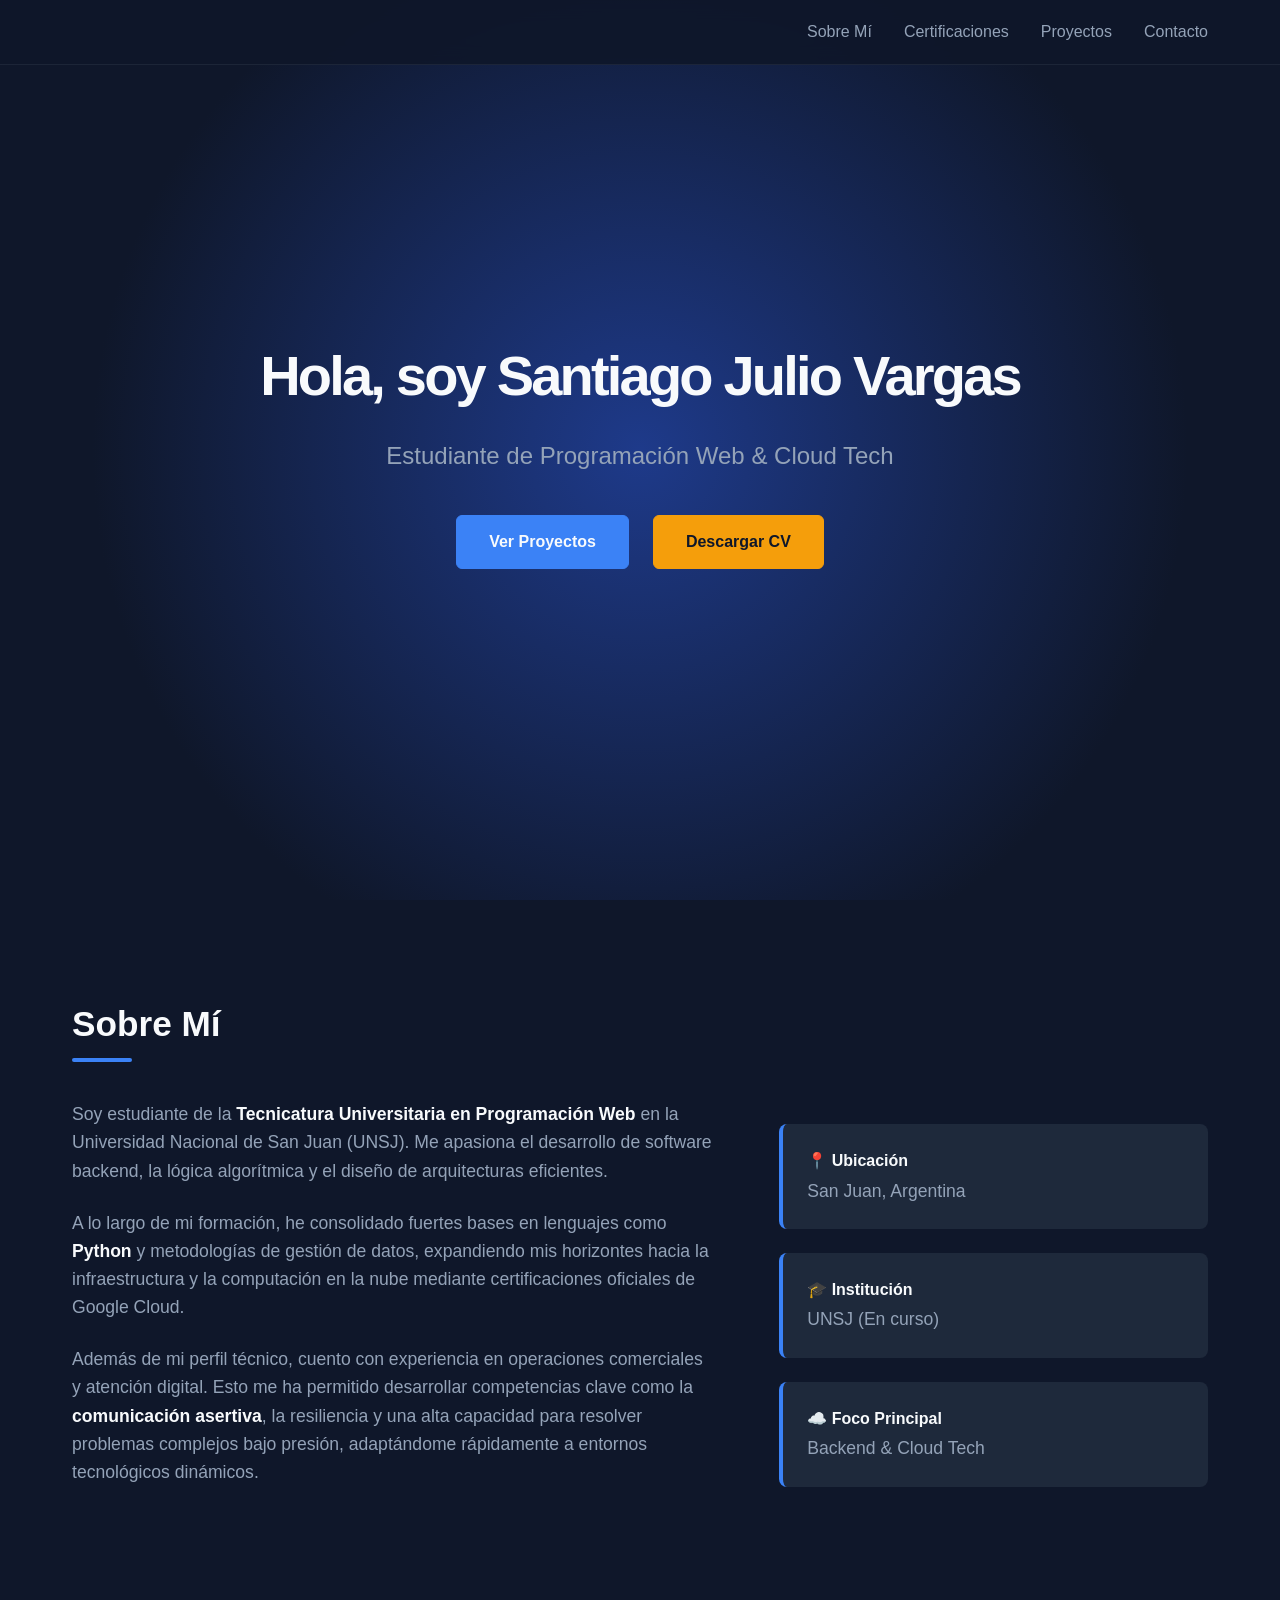
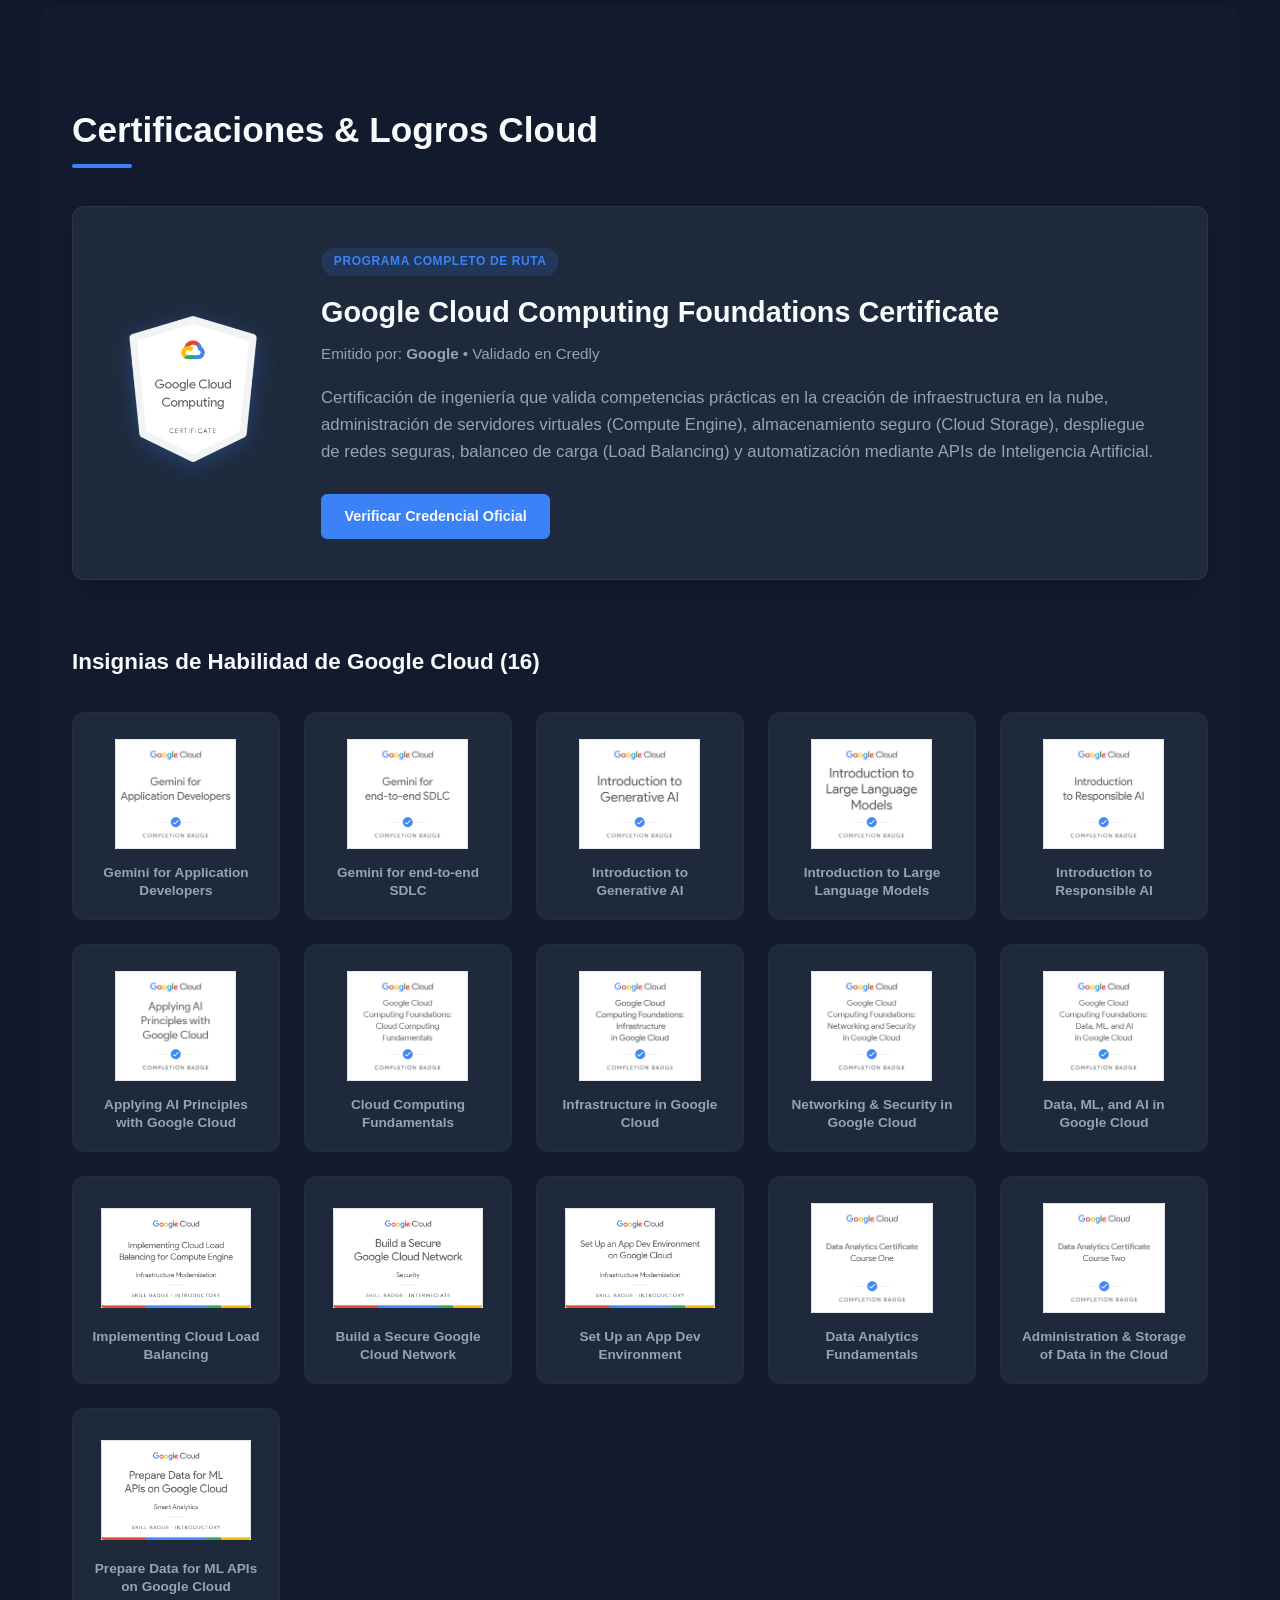
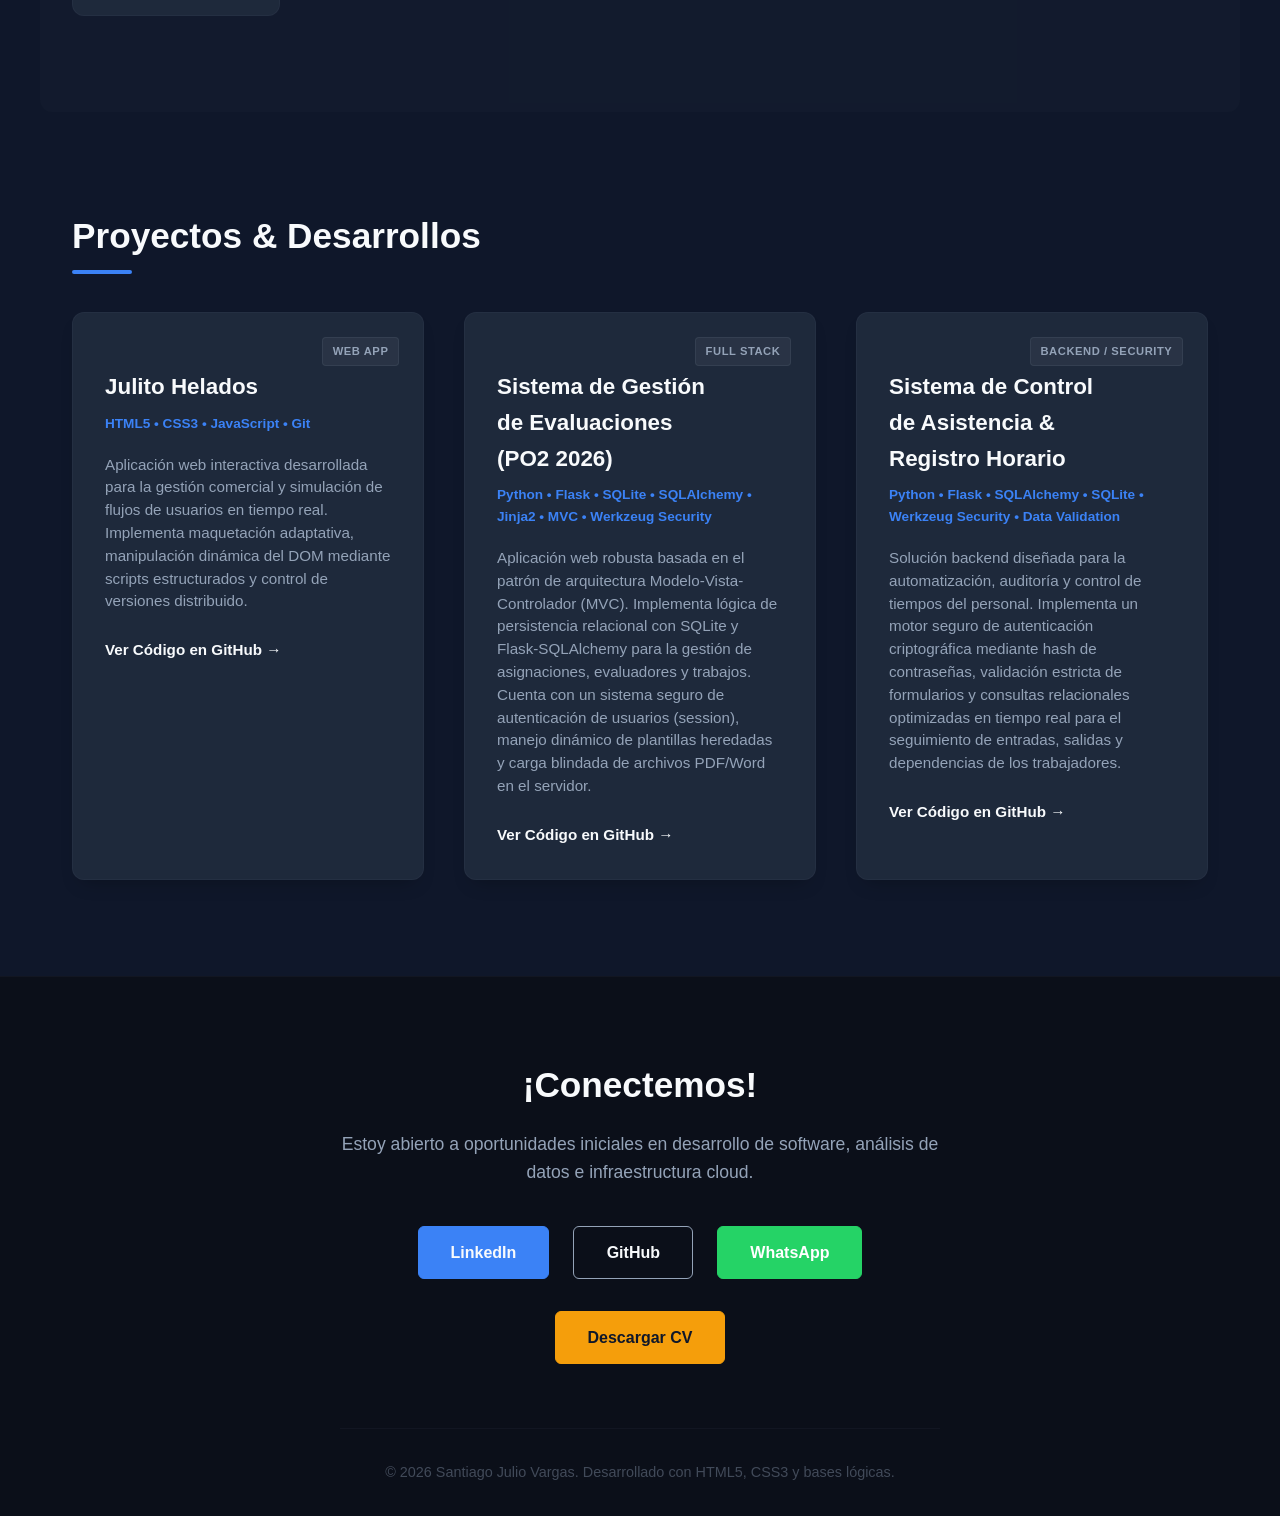
==== commit 8ae996cc: "Add files via upload" ====
--- a/index.html
+++ b/index.html
@@ -25,7 +25,7 @@
         <h2>Estudiante de Programación Web & Cloud Tech</h2>
         <div class="cta-buttons">
             <a href="#proyectos" class="btn btn-primary">Ver Proyectos</a>
-            <a href="CV_Santiago_Julio_Vargas.pdf.pdf" download="CV_Santiago_Julio_Vargas.pdf" class="btn btn-download">Descargar CV</a>
+            <a href="CV_Santiago_Julio_Vargas.pdf" download="CV_Santiago_Julio_Vargas.pdf" class="btn btn-download">Descargar CV</a>
         </div>
     </section>
 
@@ -251,7 +251,7 @@
                 <a href="https://wa.me/5492646729734" target="_blank" class="btn btn-whatsapp">WhatsApp</a>
             </div>
             <div class="cv-contenedor">
-                <a href="CV_Santiago_Julio_Vargas.pdf.pdf" download="CV_Santiago_Julio_Vargas.pdf" class="btn btn-download">Descargar CV</a>
+                <a href="CV_Santiago_Julio_Vargas.pdf" download="CV_Santiago_Julio_Vargas.pdf" class="btn btn-download">Descargar CV</a>
             </div>
             
             <div class="footer-creditos">
--- a/styles.css
+++ b/styles.css
@@ -547,6 +547,11 @@
     flex-wrap: wrap;         /* Permite que se acomoden si no entran en la pantalla */
 }
 
+.contacto-links .btn {
+    min-width: 120px;
+    text-align: center;
+}
+
 .cv-contenedor {
     margin-bottom: 4rem; /* Mantiene la separación con los créditos */
     text-align: center;
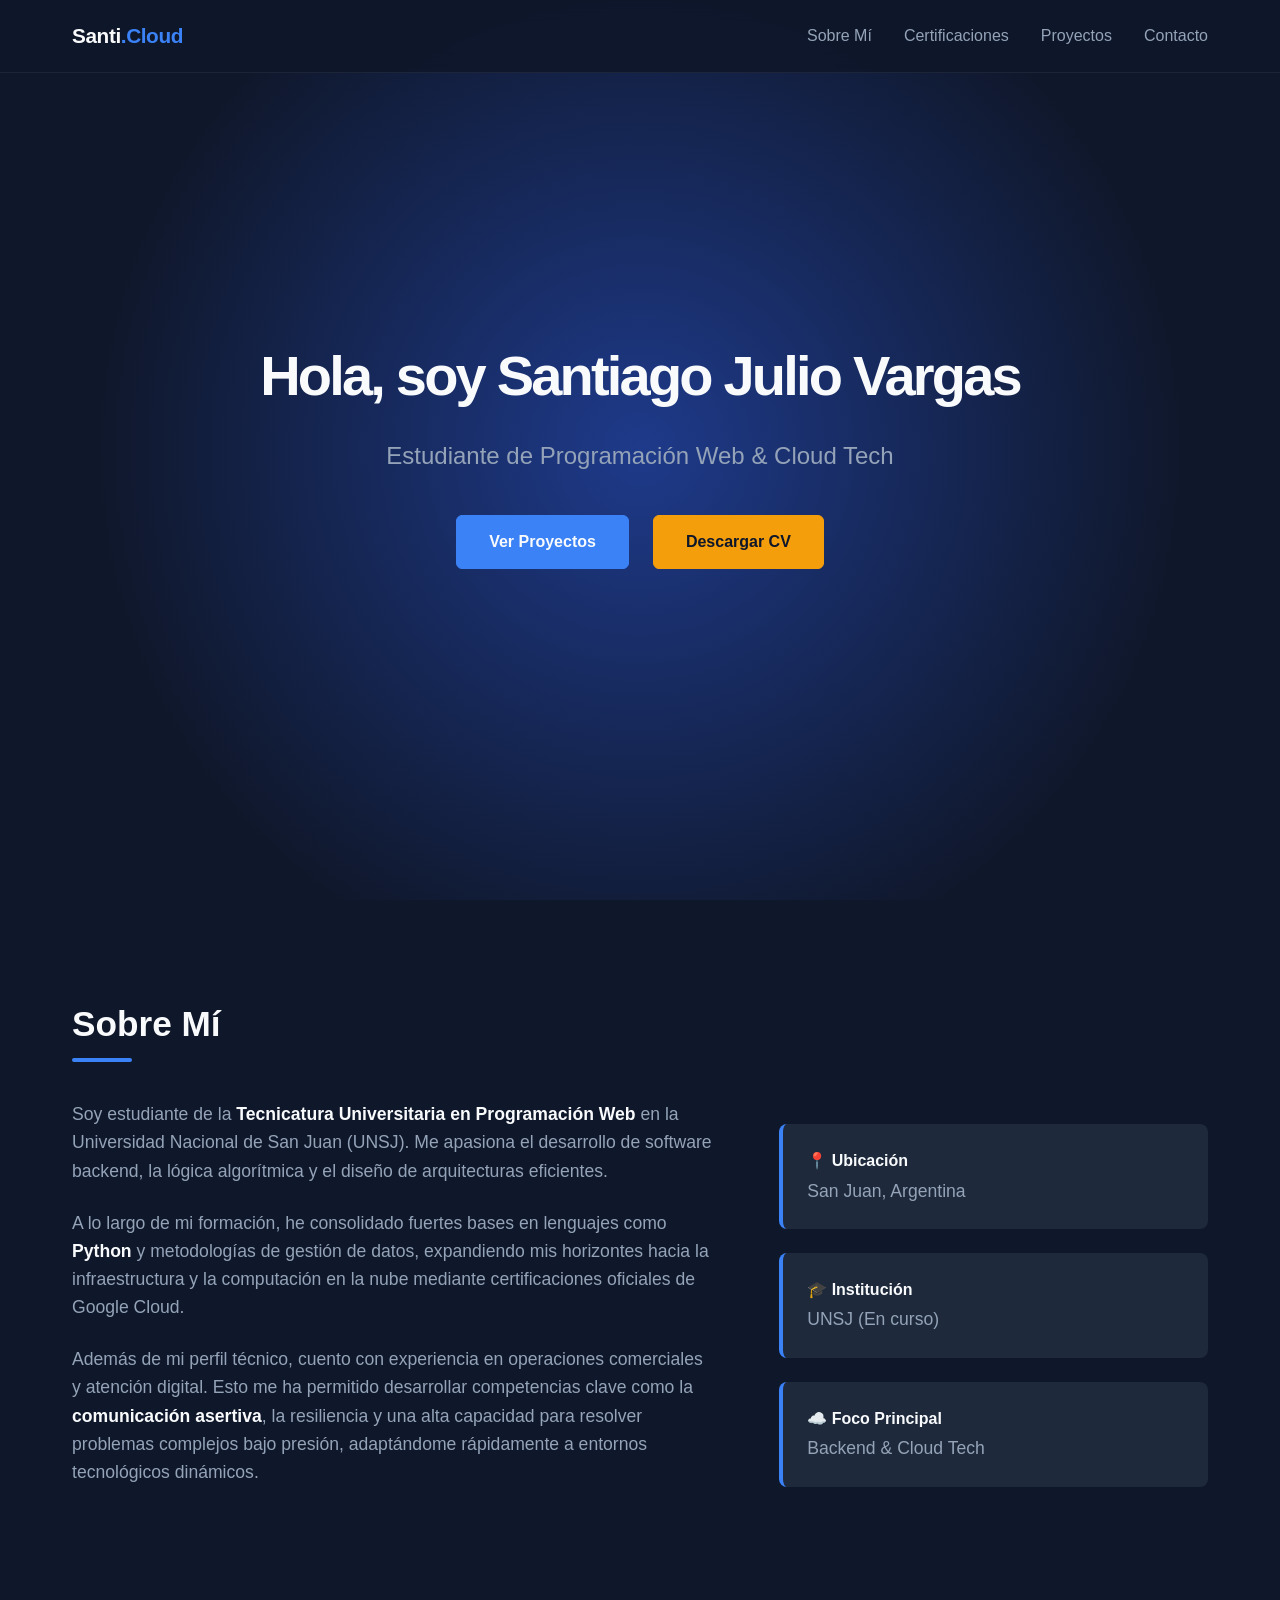
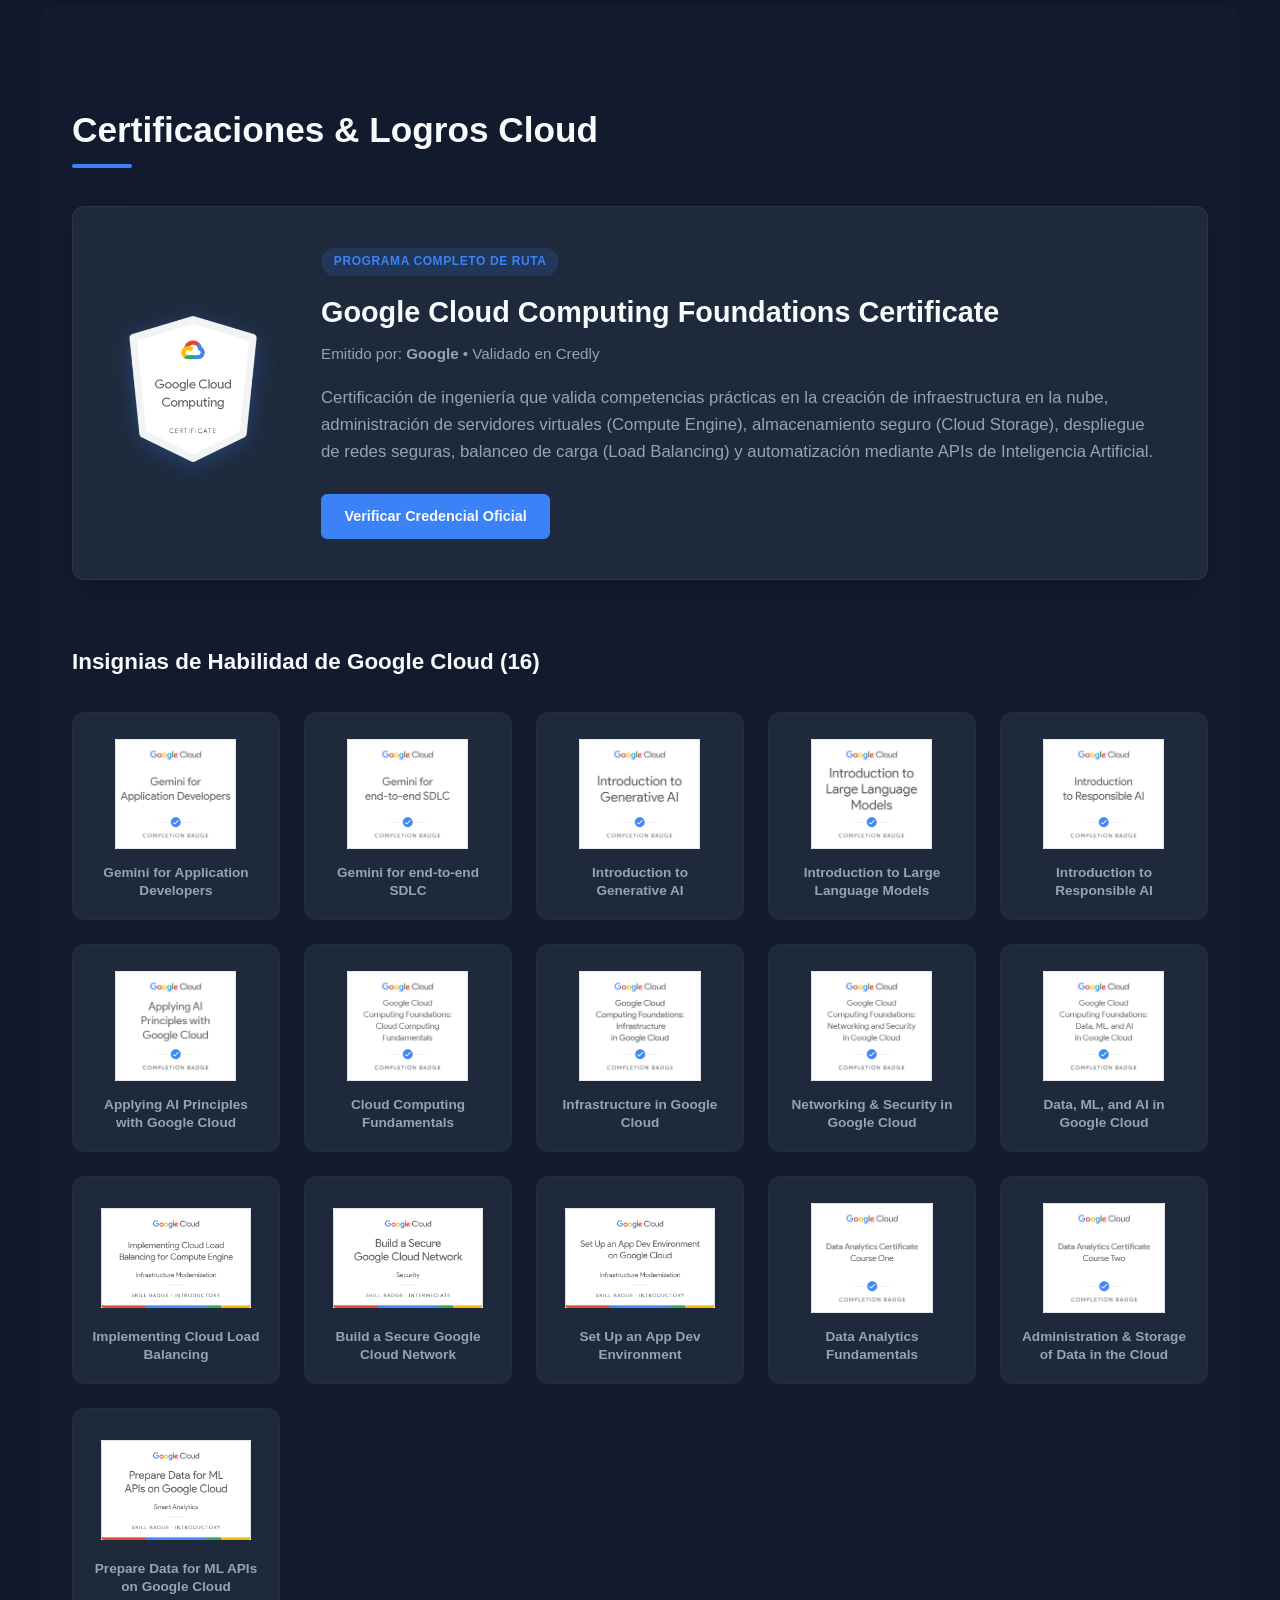
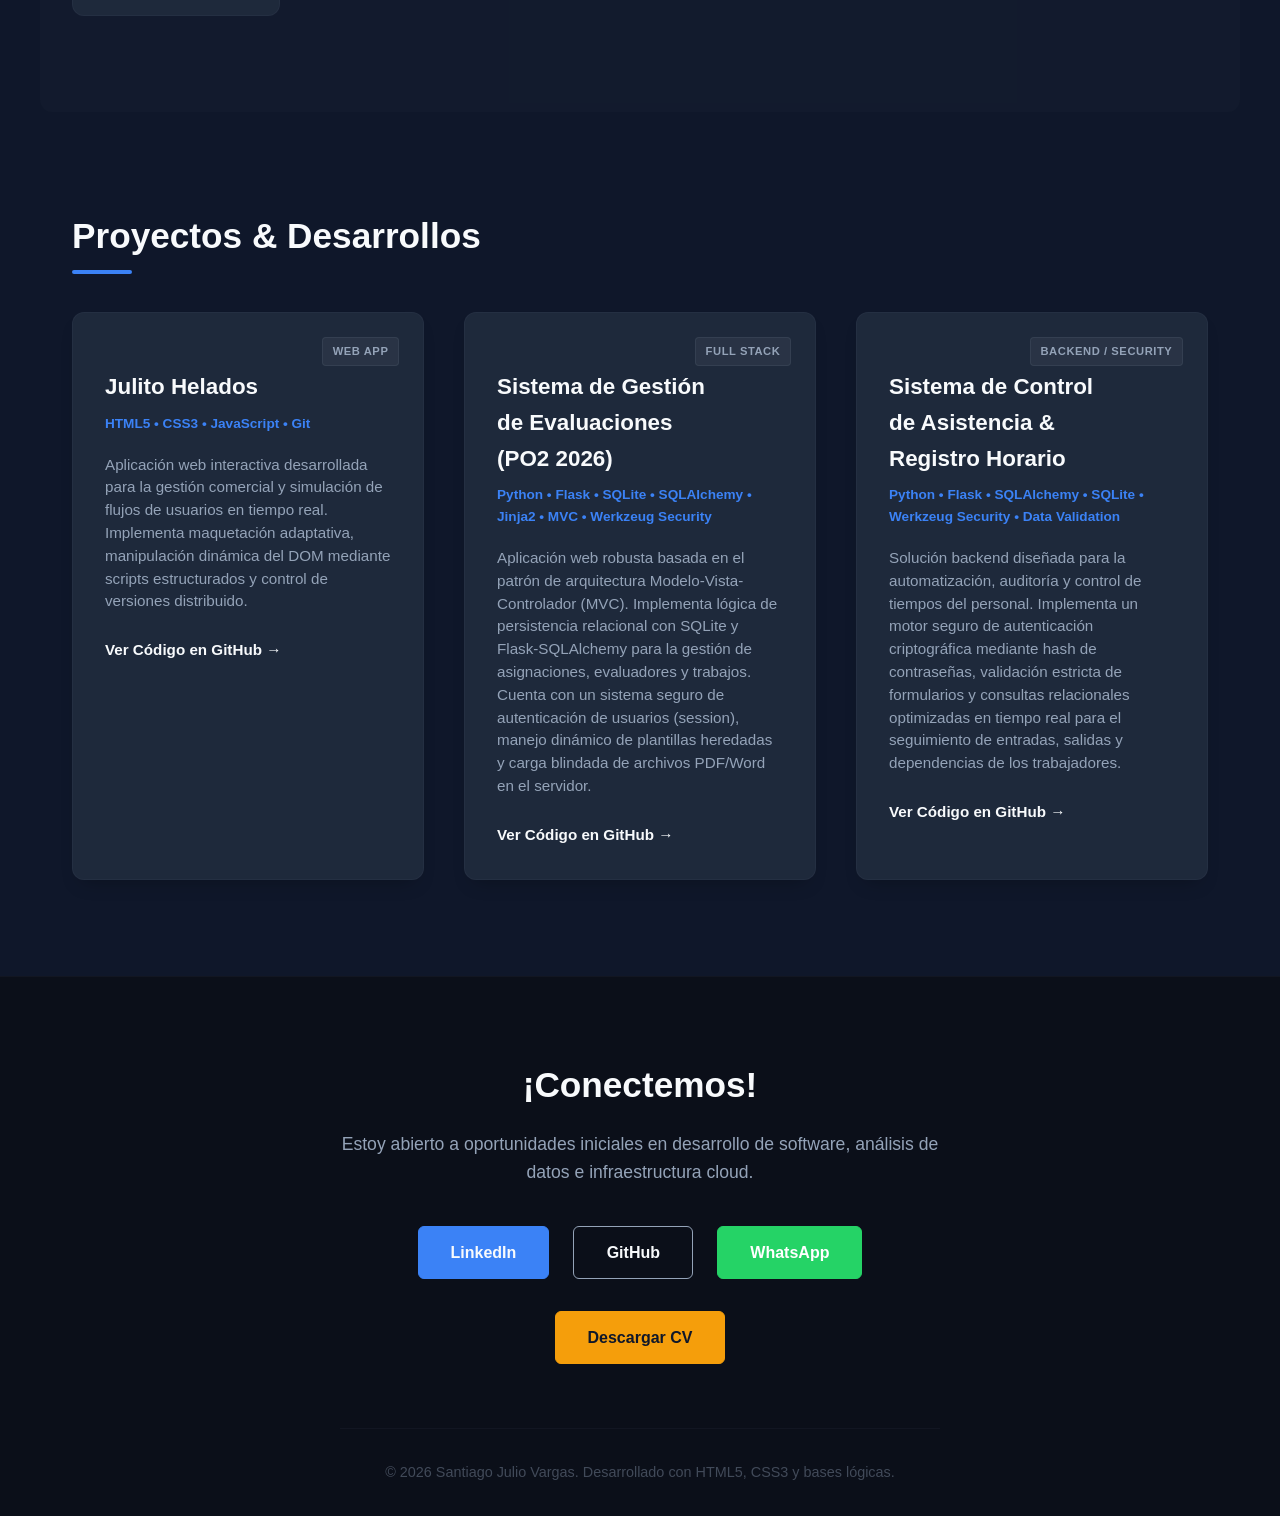
==== commit ee64dfe7: "Add files via upload" ====
--- a/index.html
+++ b/index.html
@@ -10,6 +10,9 @@
     <!-- Menú de Navegación -->
     <header>
         <nav>
+            <div class="logo-marca">
+                <a href="#hero">Santi<span>.Cloud</span></a>
+            </div>
             <ul>
                 <li><a href="#sobre-mi">Sobre Mí</a></li>
                 <li><a href="#certificaciones">Certificaciones</a></li>
--- a/styles.css
+++ b/styles.css
@@ -44,7 +44,25 @@
     margin: 0 auto;
     padding: 1.2rem 2rem;
     display: flex;
-    justify-content: flex-end; /* Alinea el menú a la derecha */
+    justify-content: space-between; /* Distribuye el logo a la izq y los links a la der */
+    align-items: center;
+}
+
+.logo-marca a {
+    font-size: 1.3rem;
+    font-weight: 800;
+    color: var(--texto-blanco);
+    text-decoration: none;
+    letter-spacing: -0.02em;
+    transition: transform 0.3s ease;
+}
+
+.logo-marca a span {
+    color: var(--azul-electrico); 
+}
+
+.logo-marca a:hover {
+    opacity: 0.9;
 }
 
 nav ul {
@@ -63,6 +81,15 @@
 
 nav ul li a:hover {
     color: var(--azul-electrico);
+}
+
+/* Ajuste responsive para celulares */
+@media (max-width: 600px) {
+    nav {
+        flex-direction: column; 
+        gap: 0.8rem;
+        padding: 1rem;
+    }
 }
 
 /* ==========================================================================
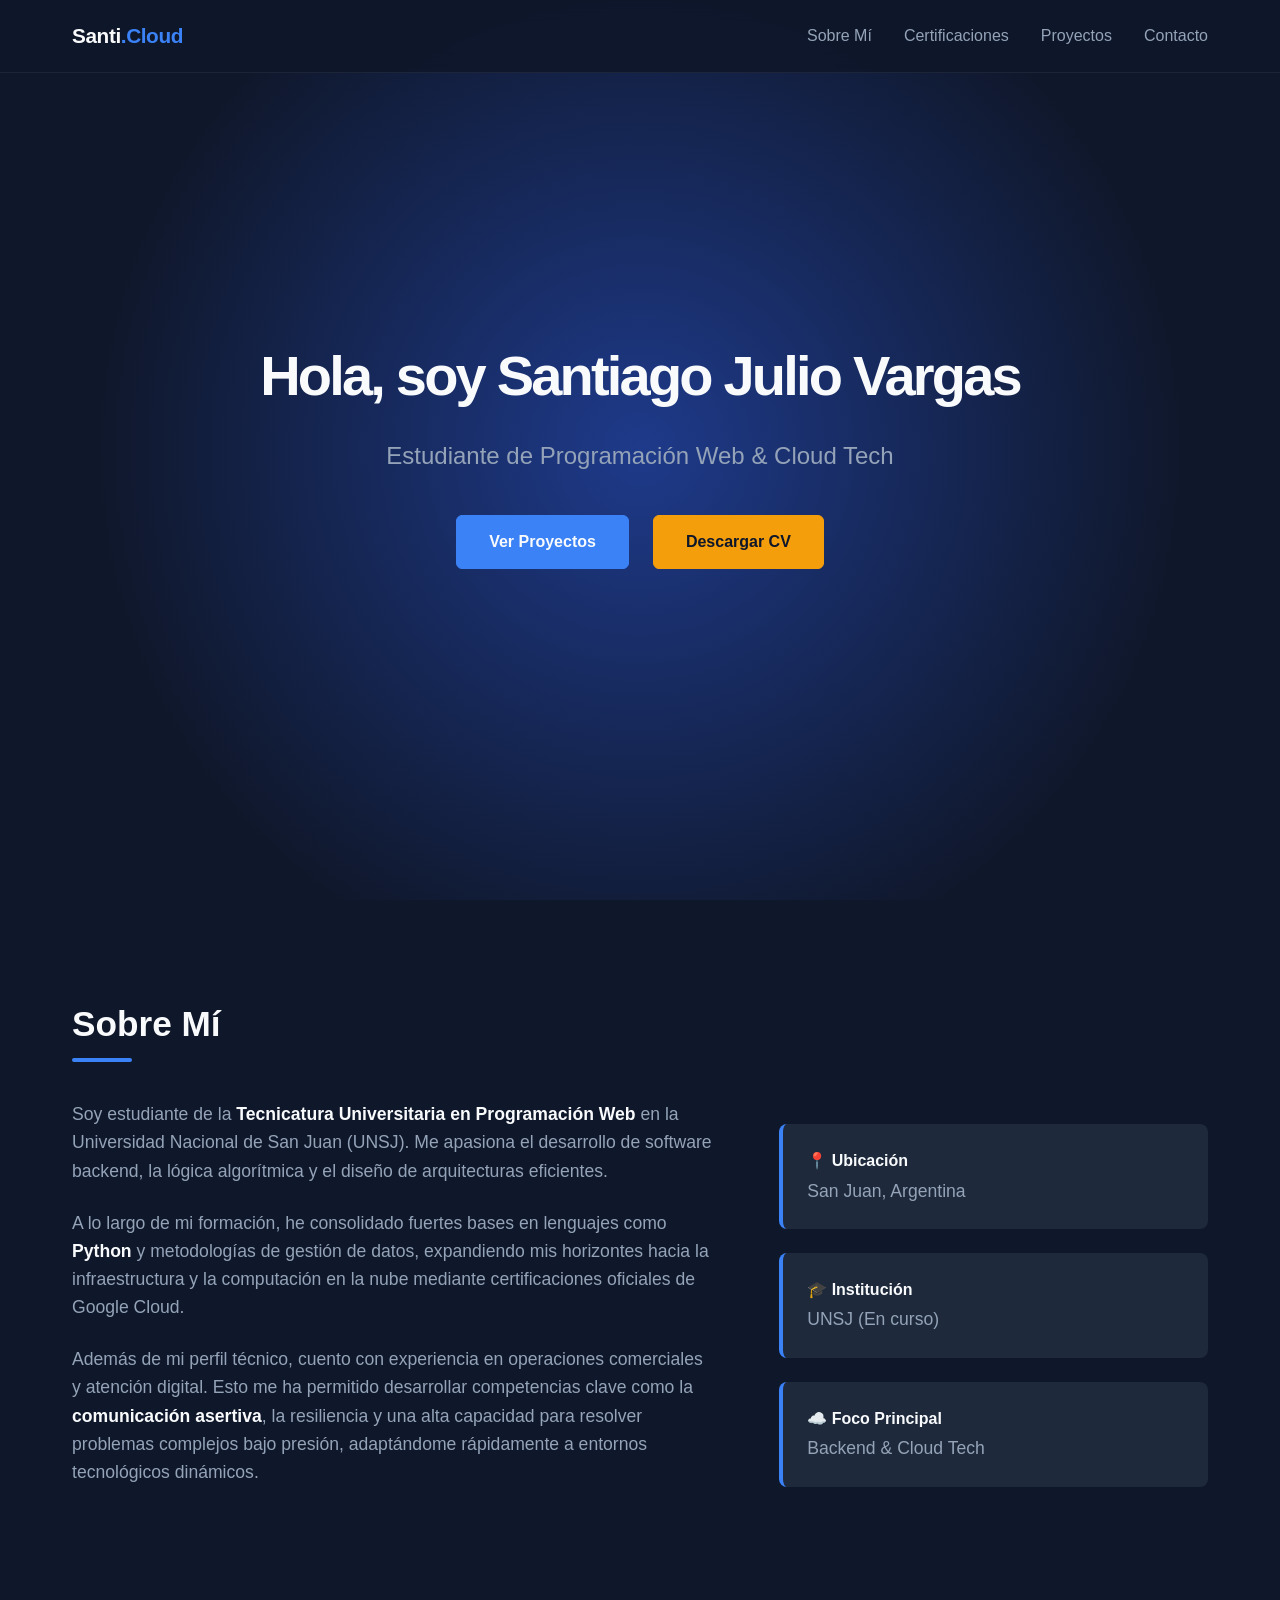
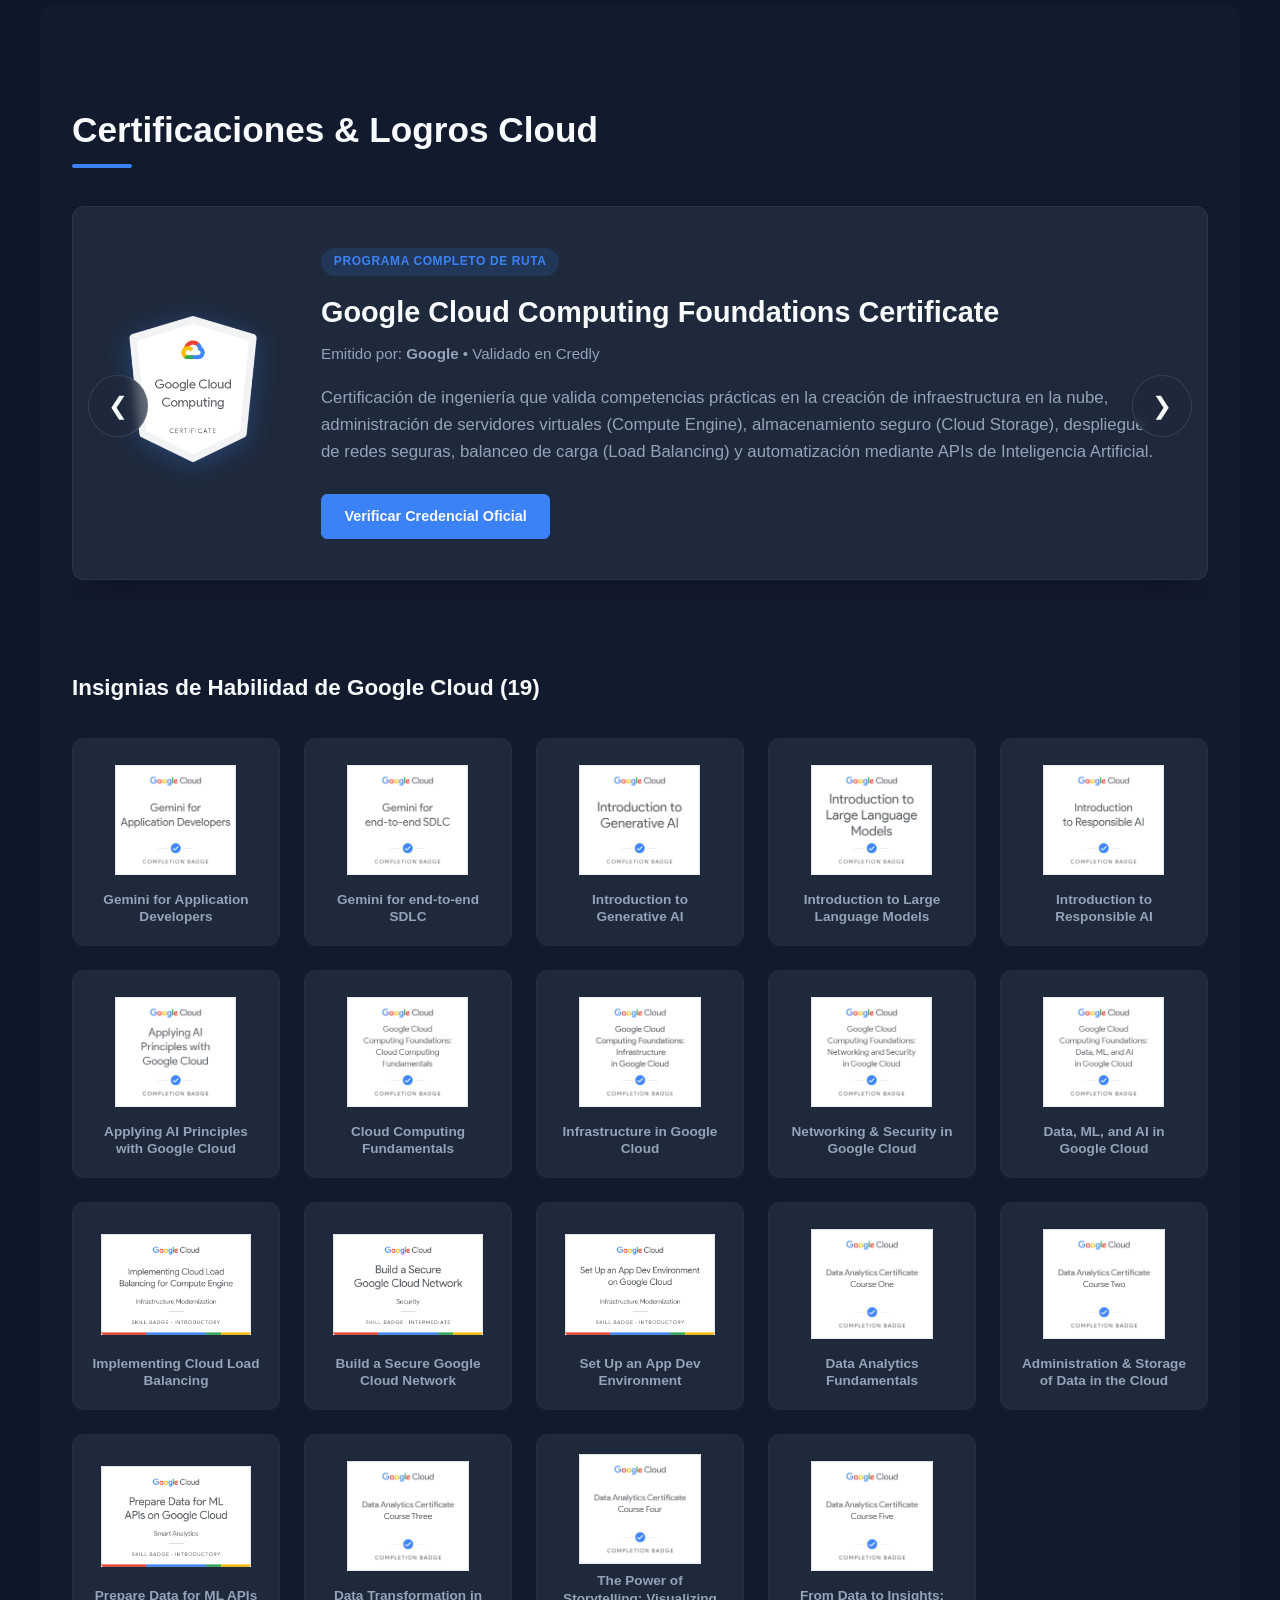
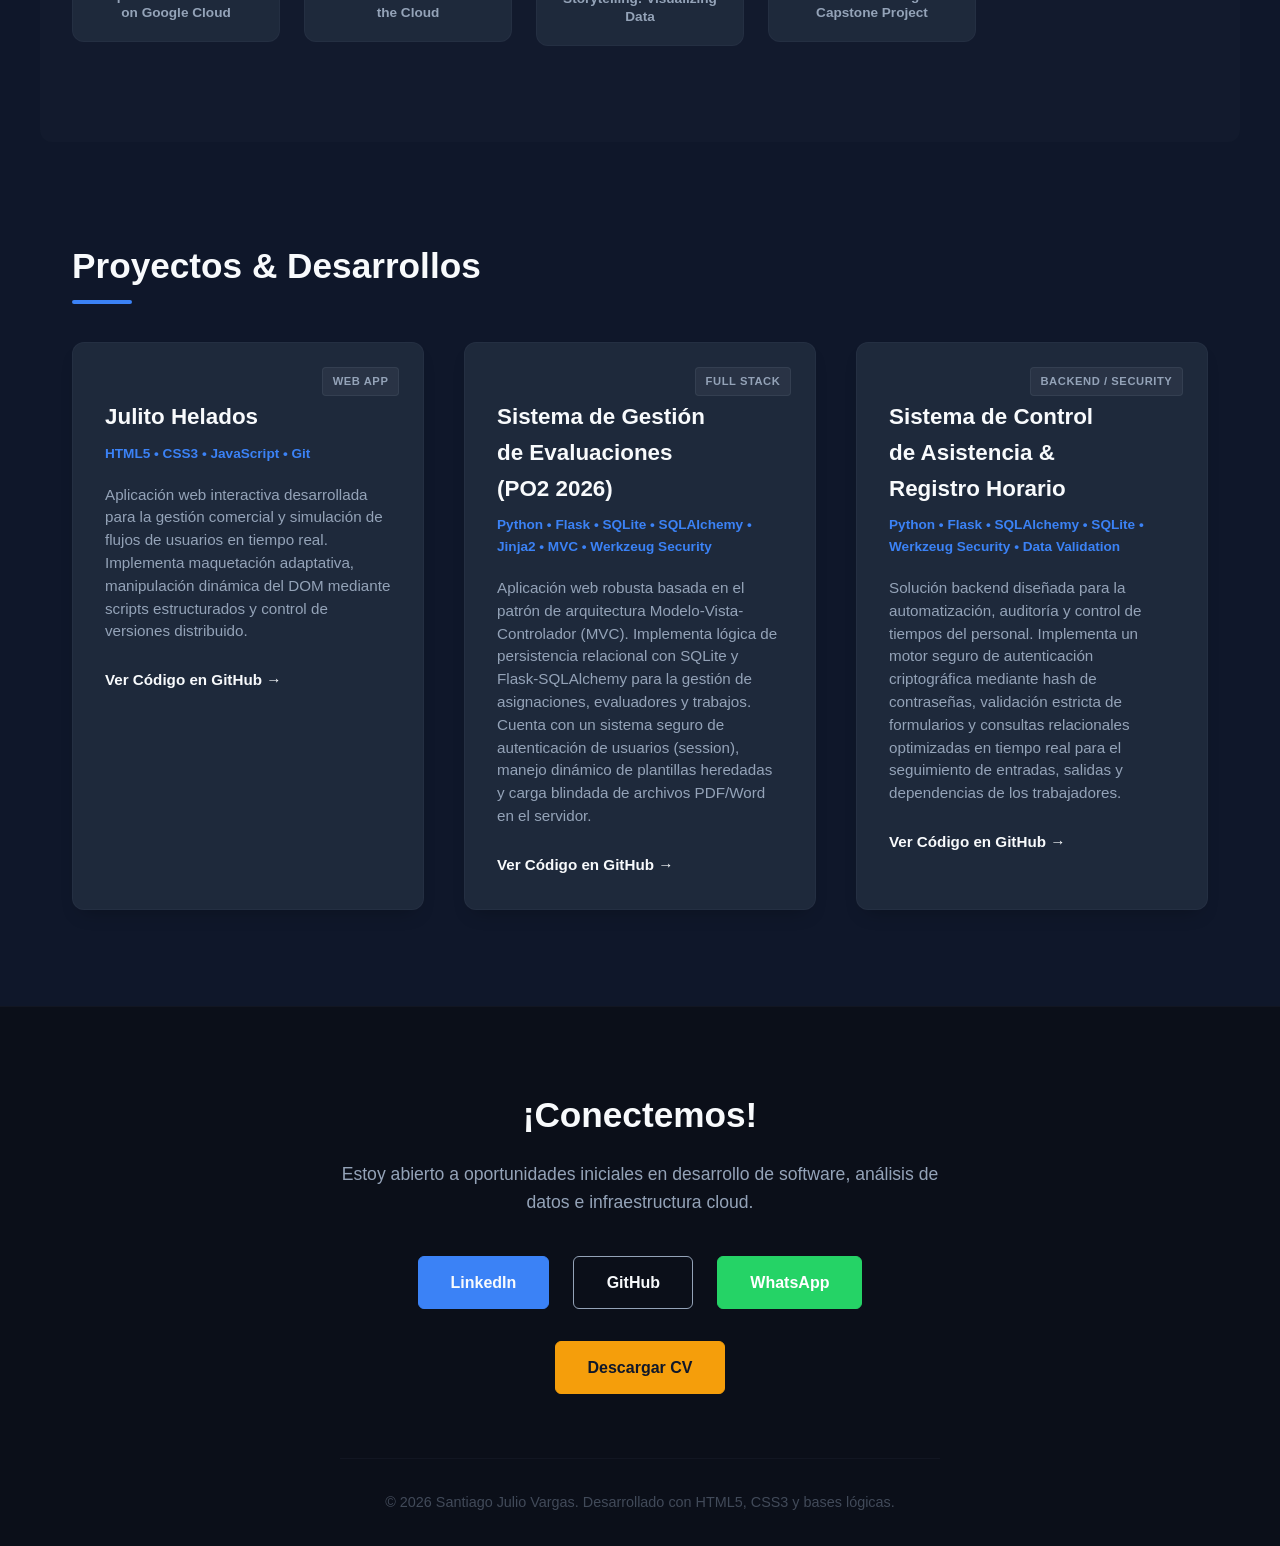
==== commit 150da63f: "Add files via upload" ====
--- a/index.html
+++ b/index.html
@@ -32,7 +32,7 @@
         </div>
     </section>
 
-        <!-- Sección Sobre Mí -->
+    <!-- Sección Sobre Mí -->
     <section id="sobre-mi" class="seccion-contenedor">
         <div class="contenido-bloque">
             <h2 class="titulo-seccion">Sobre Mí</h2>
@@ -66,29 +66,61 @@
         </div>
     </section>
 
-        <!-- Sección Certificaciones -->
+    <!-- Sección Certificaciones -->
     <section id="certificaciones" class="seccion-contenedor backend-cloud">
         <h2 class="titulo-seccion">Certificaciones & Logros Cloud</h2>
         
-        <!-- 🏆 Certificado Principal Destacado -->
-        <div class="certificado-principal-card">
-            <div class="certificado-badge-container">
-                <!-- Usamos el escudo oficial blanco que ganaste en Credly -->
-                <img src="./images/google-cloud-computing-foundations-certificate.png" alt="Google Cloud Computing Foundations Certificate" class="escudo-certificado">
-            </div>
-            <div class="certificado-info">
-                <span class="tag-programa">PROGRAMA COMPLETO DE RUTA</span>
-                <h3>Google Cloud Computing Foundations Certificate</h3>
-                <p class="emisor">Emitido por: <strong>Google</strong> • Validado en Credly</p>
-                <p class="descripcion-cert">
-                    Certificación de ingeniería que valida competencias prácticas en la creación de infraestructura en la nube, administración de servidores virtuales (Compute Engine), almacenamiento seguro (Cloud Storage), despliegue de redes seguras, balanceo de carga (Load Balancing) y automatización mediante APIs de Inteligencia Artificial.
-                </p>
-                <a href="https://www.credly.com/badges/103b96a2-5a36-4c11-9814-17a4dc659e8e" target="_blank" class="btn btn-primary btn-sm">Verificar Credencial Oficial</a>
-            </div>
+        <!-- 🏆 Carrusel de Certificados de Ruta Completa -->
+        <div class="carrusel-contenedor">
+            
+            <!-- Contenedor Deslizante -->
+            <div class="carrusel-slides">
+                
+                <!-- Certificado 1: Foundations -->
+                <div class="certificado-slide active">
+                    <div class="certificado-principal-card">
+                        <div class="certificado-badge-container">
+                            <img src="./images/google-cloud-computing-foundations-certificate.png" alt="Google Cloud Computing Foundations Certificate" class="escudo-certificado">
+                        </div>
+                        <div class="certificado-info">
+                            <span class="tag-programa">PROGRAMA COMPLETO DE RUTA</span>
+                            <h3>Google Cloud Computing Foundations Certificate</h3>
+                            <p class="emisor">Emitido por: <strong>Google</strong> • Validado en Credly</p>
+                            <p class="descripcion-cert">
+                                Certificación de ingeniería que valida competencias prácticas en la creación de infraestructura en la nube, administración de servidores virtuales (Compute Engine), almacenamiento seguro (Cloud Storage), despliegue de redes seguras, balanceo de carga (Load Balancing) y automatización mediante APIs de Inteligencia Artificial.
+                            </p>
+                            <a href="https://www.credly.com/badges/103b96a2-5a36-4c11-9814-17a4dc659e8e" target="_blank" class="btn btn-primary btn-sm">Verificar Credencial Oficial</a>
+                        </div>
+                    </div>
+                </div>
+
+                <!-- Certificado 2: Data Analytics -->
+                <div class="certificado-slide">
+                    <div class="certificado-principal-card">
+                        <div class="certificado-badge-container">
+                            <img src="./images/google-cloud-data-analytics-certificate.png" alt="Google Cloud Data Analytics Certificate" class="escudo-certificado">
+                        </div>
+                        <div class="certificado-info">
+                            <span class="tag-programa">ESPECIALIZACIÓN EN INGENIERÍA DE DATOS</span>
+                            <h3>Google Cloud Data Analytics Certificate</h3>
+                            <p class="emisor">Emitido por: <strong>Google</strong> • Validado en Credly</p>
+                            <p class="descripcion-cert">
+                                Especialización avanzada que certifica la capacidad para diseñar y optimizar ecosistemas de datos masivos. Cubre procesos ETL en la nube, almacenamiento seguro de información relacional, limpieza y transformación algorítmica de Big Data, automatización de consultas analíticas complejas y narración visual orientada al negocio.
+                            </p>
+                            <a href="https://www.credly.com/earner/earned/badge/00f7ec81-b180-43e3-ac6c-8f050c5c5b26" target="_blank" class="btn btn-primary btn-sm">Verificar Credencial Oficial</a>
+                        </div>
+                    </div>
+                </div>
+
+            </div>
+
+            <!-- Botones de Navegación del Carrusel -->
+            <button class="carrusel-btn prev-btn">&#10094;</button>
+            <button class="carrusel-btn next-btn">&#10095;</button>
         </div>
 
         <!-- 🏅 Grilla de Insignias de Habilidad -->
-        <h3 class="subtitulo-internas">Insignias de Habilidad de Google Cloud (16)</h3>
+        <h3 class="subtitulo-internas">Insignias de Habilidad de Google Cloud (19)</h3>
         <div class="insignias-grid">
             
             <!-- Medalla 1 -->
@@ -185,6 +217,24 @@
             <a href="https://www.skills.google/public_profiles/6a0a8aa4-c0c7-4e39-9f49-20caefcc46a9" target="_blank" class="insignia-card">
                 <img src="./images/prepare-data-for-ml.png" alt="Prepare Data for ML APIs">
                 <h4>Prepare Data for ML APIs on Google Cloud</h4>
+            </a>
+
+             <!-- Medalla 17 -->
+            <a href="https://www.skills.google/public_profiles/6a0a8aa4-c0c7-4e39-9f49-20caefcc46a9" target="_blank" class="insignia-card">
+                <img src="./images/data-analytics-course-three.png" alt="Data Transformation in the Cloud">
+                <h4>Data Transformation in the Cloud</h4>
+            </a>
+
+            <!-- Medalla 18 -->
+            <a href="https://www.skills.google/public_profiles/6a0a8aa4-c0c7-4e39-9f49-20caefcc46a9" target="_blank" class="insignia-card">
+                <img src="./images/data-analytics-course-four.png" alt="The Power of Storytelling">
+                <h4>The Power of Storytelling: Visualizing Data</h4>
+            </a>
+
+            <!-- Medalla 19 -->
+            <a href="https://www.skills.google/public_profiles/6a0a8aa4-c0c7-4e39-9f49-20caefcc46a9" target="_blank" class="insignia-card">
+                <img src="./images/data-analytics-course-five.png" alt="From Data to Insights">
+                <h4>From Data to Insights: Capstone Project</h4>
             </a>
         </div>
     </section>
@@ -262,5 +312,45 @@
             </div>
         </div>
     </footer>
+
+    <!-- 🧠 LÓGICA DEL CARRUSEL AUTOMÁTICO (JAVASCRIPT) -->
+    <script>
+        // Seleccionamos todos los slides y los botones del DOM
+        const slides = document.querySelectorAll('.certificado-slide');
+        const prevBtn = document.querySelector('.prev-btn');
+        const nextBtn = document.querySelector('.next-btn');
+        let indexActual = 0;
+        let temporizadorAuto;
+
+        // Función core para alternar las clases de visibilidad
+        function mostrarSlide(index) {
+            // Removemos la clase activa del certificado que se estaba mostrando
+            slides[indexActual].classList.remove('active');
+            
+            // Actualizamos el índice controlando los límites estructurales del array
+            indexActual = (index + slides.length) % slides.length;
+            
+            // Añadimos la clase activa al nuevo certificado
+            slides[indexActual].classList.add('active');
+            
+            // Reiniciamos el segundero automático para evitar saltos bruscos al hacer clic manual
+            iniciarRotacionAutomatica();
+        }
+
+        // Lógica de automatización temporal (Cambio cada 4 segundos)
+        function iniciarRotacionAutomatica() {
+            clearInterval(temporizadorAuto);
+            temporizadorAuto = setInterval(() => {
+                mostrarSlide(indexActual + 1);
+            }, 4000); // 4000 milisegundos = 4 segundos
+        }
+
+        // Listeners interactivos para los clics en las flechas laterales
+        nextBtn.addEventListener('click', () => mostrarSlide(indexActual + 1));
+        prevBtn.addEventListener('click', () => mostrarSlide(indexActual - 1));
+
+        // Inicializamos los motores del carrusel al cargar la página
+        iniciarRotacionAutomatica();
+    </script>
 </body>
 </html>
--- a/styles.css
+++ b/styles.css
@@ -618,4 +618,79 @@
     border-color: #d97706;
     color: var(--texto-blanco); /* El texto pasa a blanco en el hover */
     transform: translateY(-2px);
-}+}
+
+/* ==========================================================================
+   10. ESTILOS DEL CARRUSEL DE CERTIFICADOS (ANIMACIÓN Y BOTONES)
+   ========================================================================== */
+.carrusel-contenedor {
+    position: relative;
+    max-width: 1200px;
+    margin: 0 auto 4rem auto;
+    overflow: hidden; /* Evita que el slide que está oculto desborde la pantalla */
+}
+
+.carrusel-slides {
+    position: relative;
+    width: 100%;
+    min-height: 400px; /* Asegura un espacio estable para que la web no salte */
+}
+
+/* Estructura base de cada slide */
+.certificado-slide {
+    display: none; /* Oculta todos los certificados por defecto */
+    width: 100%;
+}
+
+/* Clase que activa el JavaScript para mostrar el certificado actual */
+.certificado-slide.active {
+    display: block;
+    animation: desvanecer 0.6s ease-in-out; /* Animación suave al cambiar */
+}
+
+/* Evita que las tarjetas del carrusel repitan márgenes innecesarios */
+.certificado-slide .certificado-principal-card {
+    margin-bottom: 0; 
+}
+
+/* Efecto visual de transición (Fade In) */
+@keyframes desvanecer {
+    from { opacity: 0; transform: scale(0.99); }
+    to { opacity: 1; transform: scale(1); }
+}
+
+/* Botones flotantes (Flechas Izquierda y Derecha) */
+.carrusel-btn {
+    position: absolute;
+    top: 50%;
+    transform: translateY(-50%);
+    background-color: rgba(30, 41, 59, 0.7);
+    border: 1px solid rgba(148, 163, 184, 0.2);
+    color: var(--texto-blanco);
+    font-size: 1.5rem;
+    padding: 1rem 1.2rem;
+    cursor: pointer;
+    border-radius: 50%;
+    z-index: 10;
+    transition: all 0.3s ease;
+    backdrop-filter: blur(5px);
+}
+
+.carrusel-btn:hover {
+    background-color: var(--azul-electrico);
+    border-color: var(--azul-electrico);
+    transform: translateY(-50%) scale(1.1);
+}
+
+.prev-btn { left: 1rem; }
+.next-btn { right: 1rem; }
+
+/* Oculta las flechas en celulares para que no tapen el texto */
+@media (max-width: 900px) {
+    .carrusel-btn {
+        display: none;
+    }
+    .carrusel-slides {
+        min-height: 550px; /* Más espacio vertical para el texto apilado en móviles */
+    }
+}
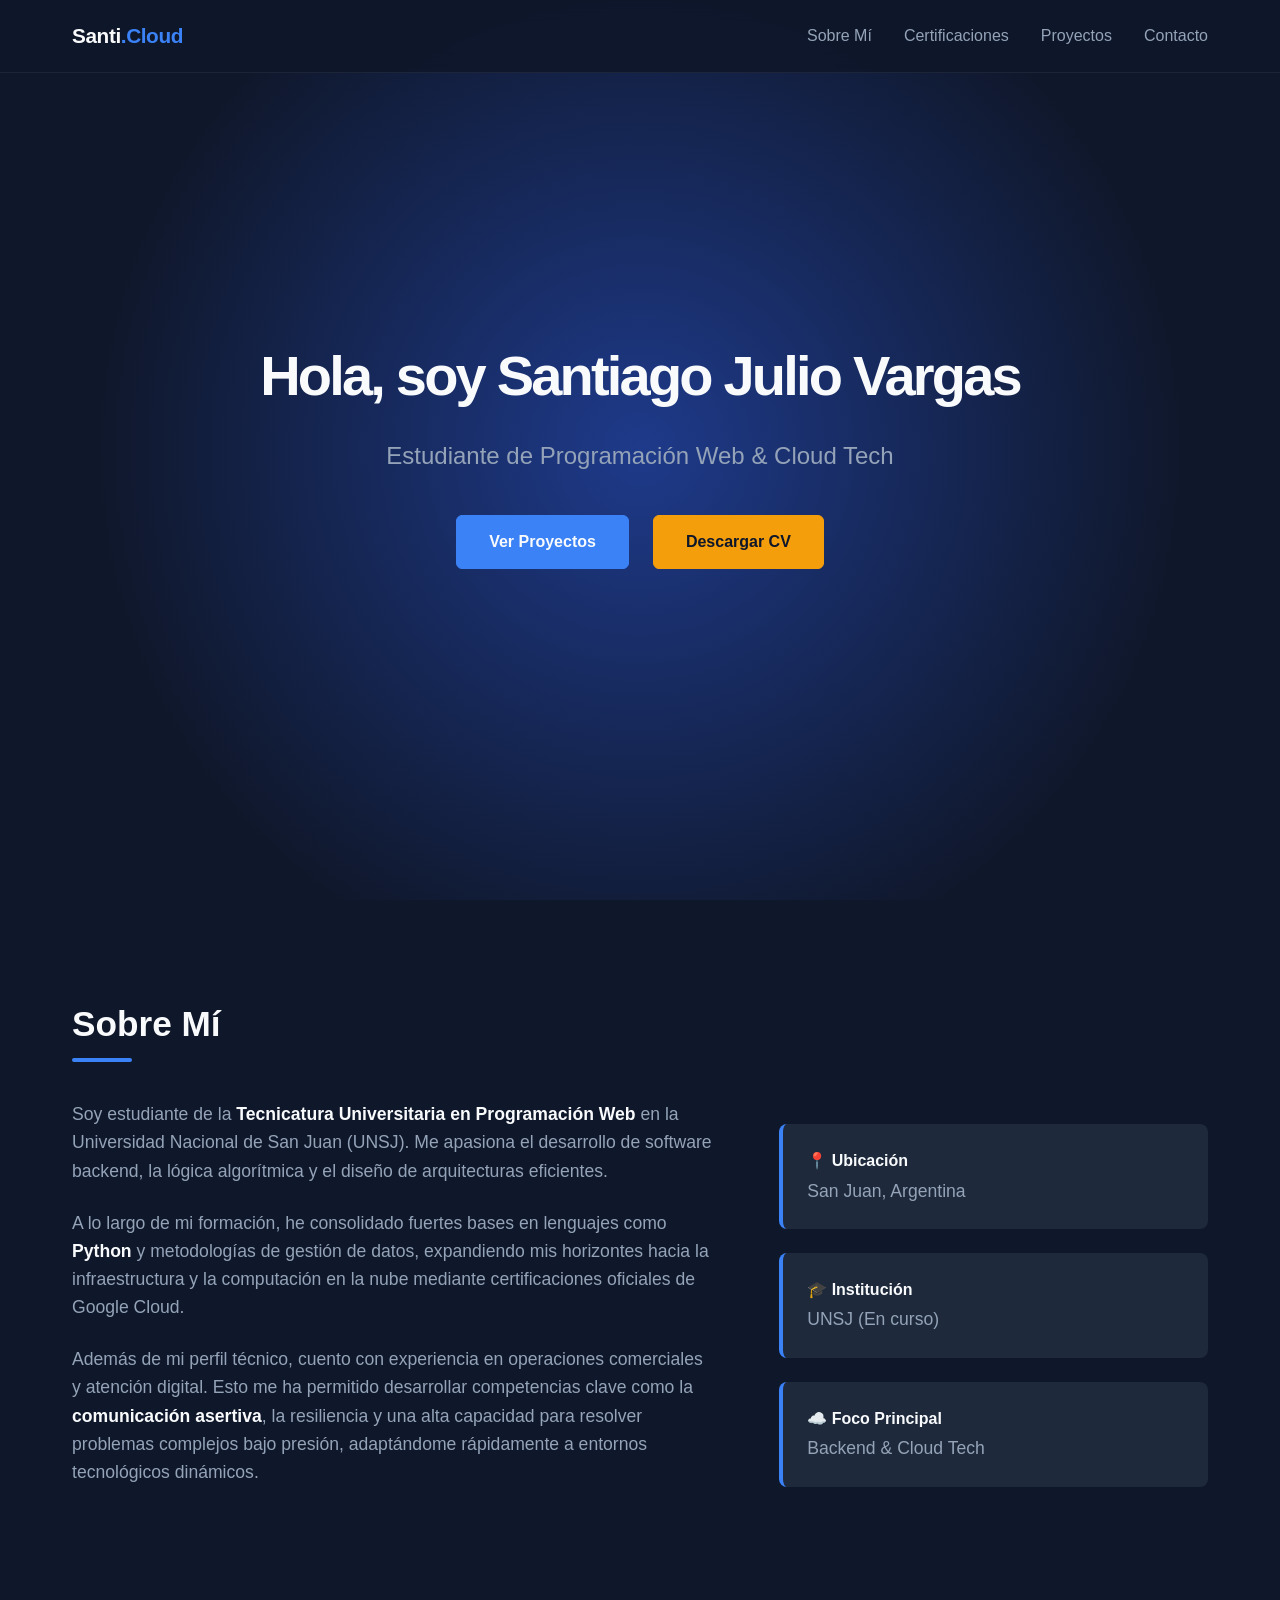
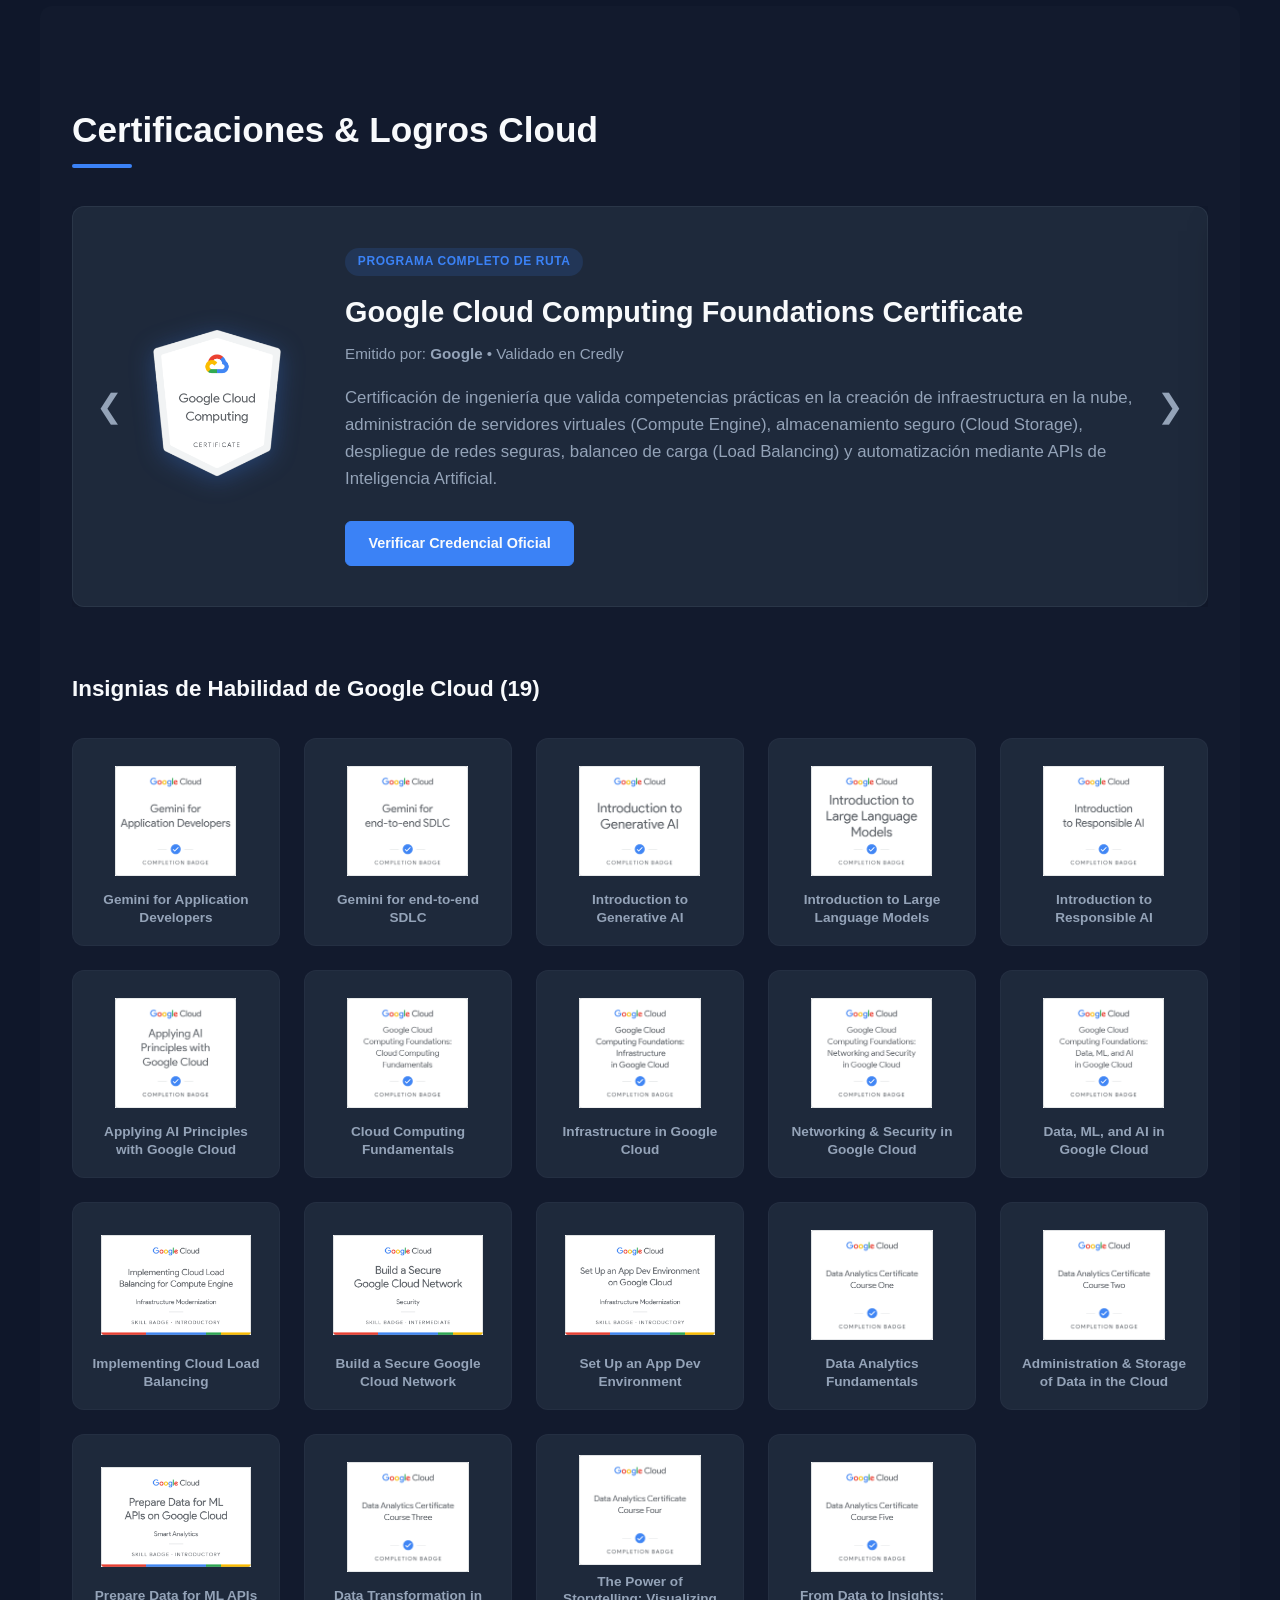
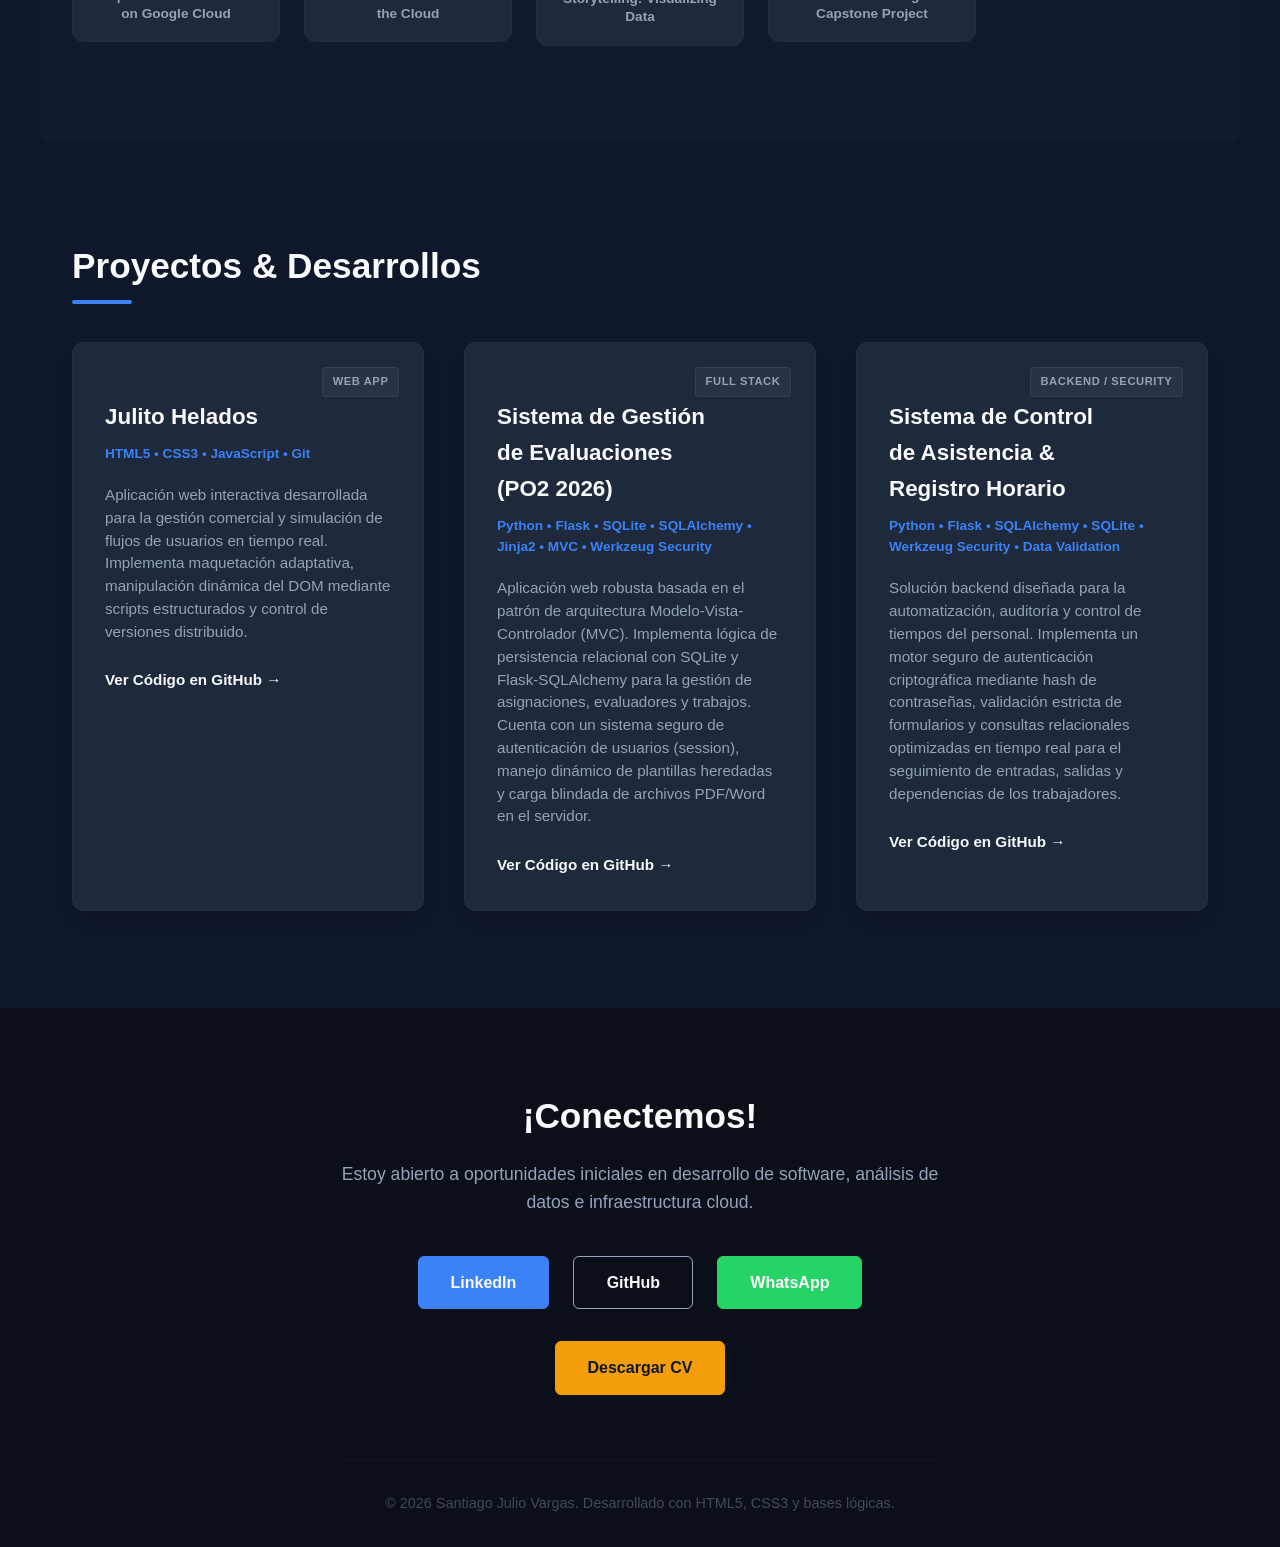
==== commit 5c66b898: "Add files via upload" ====
--- a/index.html
+++ b/index.html
@@ -74,10 +74,10 @@
         <div class="carrusel-contenedor">
             
             <!-- Contenedor Deslizante -->
-            <div class="carrusel-slides">
+            <div class="carrusel-track">
                 
                 <!-- Certificado 1: Foundations -->
-                <div class="certificado-slide active">
+                <div class="certificado-slide">
                     <div class="certificado-principal-card">
                         <div class="certificado-badge-container">
                             <img src="./images/google-cloud-computing-foundations-certificate.png" alt="Google Cloud Computing Foundations Certificate" class="escudo-certificado">
@@ -313,43 +313,39 @@
         </div>
     </footer>
 
-    <!-- 🧠 LÓGICA DEL CARRUSEL AUTOMÁTICO (JAVASCRIPT) -->
+    <!-- 🧠 LÓGICA DEL CARRUSEL HORIZONTAL (JAVASCRIPT) -->
     <script>
-        // Seleccionamos todos los slides y los botones del DOM
-        const slides = document.querySelectorAll('.certificado-slide');
+        const track = document.querySelector('.carrusel-track');
         const prevBtn = document.querySelector('.prev-btn');
         const nextBtn = document.querySelector('.next-btn');
+        const totalSlides = document.querySelectorAll('.certificado-slide').length;
         let indexActual = 0;
         let temporizadorAuto;
 
-        // Función core para alternar las clases de visibilidad
-        function mostrarSlide(index) {
-            // Removemos la clase activa del certificado que se estaba mostrando
-            slides[indexActual].classList.remove('active');
-            
-            // Actualizamos el índice controlando los límites estructurales del array
-            indexActual = (index + slides.length) % slides.length;
-            
-            // Añadimos la clase activa al nuevo certificado
-            slides[indexActual].classList.add('active');
-            
-            // Reiniciamos el segundero automático para evitar saltos bruscos al hacer clic manual
+        function desplazarCarrusel(index) {
+            // Controlamos los límites de la cinta
+            indexActual = (index + totalSlides) % totalSlides;
+            
+            // Calculamos el porcentaje exacto de desplazamiento hacia la izquierda
+            const desplazamiento = indexActual * -50; // -50% mueve la cinta al segundo certificado
+            
+            // Aplicamos la propiedad CSS transform de forma dinámica
+            track.style.transform = `translateX(${desplazamiento}%)`;
+            
+            // Reiniciamos el reloj para evitar colisiones
             iniciarRotacionAutomatica();
         }
 
-        // Lógica de automatización temporal (Cambio cada 4 segundos)
         function iniciarRotacionAutomatica() {
             clearInterval(temporizadorAuto);
             temporizadorAuto = setInterval(() => {
-                mostrarSlide(indexActual + 1);
-            }, 4000); // 4000 milisegundos = 4 segundos
+                desplazarCarrusel(indexActual + 1);
+            }, 5000); // 5 segundos para dar una lectura cómoda al texto largo
         }
 
-        // Listeners interactivos para los clics en las flechas laterales
-        nextBtn.addEventListener('click', () => mostrarSlide(indexActual + 1));
-        prevBtn.addEventListener('click', () => mostrarSlide(indexActual - 1));
-
-        // Inicializamos los motores del carrusel al cargar la página
+        nextBtn.addEventListener('click', () => desplazarCarrusel(indexActual + 1));
+        prevBtn.addEventListener('click', () => desplazarCarrusel(indexActual - 1));
+
         iniciarRotacionAutomatica();
     </script>
 </body>
--- a/styles.css
+++ b/styles.css
@@ -621,76 +621,63 @@
 }
 
 /* ==========================================================================
-   10. ESTILOS DEL CARRUSEL DE CERTIFICADOS (ANIMACIÓN Y BOTONES)
+   10. ESTILOS DEL CARRUSEL CON DESLIZAMIENTO LATERAL Y FLECHAS LIMPIAS
    ========================================================================== */
 .carrusel-contenedor {
     position: relative;
     max-width: 1200px;
     margin: 0 auto 4rem auto;
-    overflow: hidden; /* Evita que el slide que está oculto desborde la pantalla */
-}
-
-.carrusel-slides {
-    position: relative;
-    width: 100%;
-    min-height: 400px; /* Asegura un espacio estable para que la web no salte */
-}
-
-/* Estructura base de cada slide */
+    overflow: hidden; /* Corta los certificados que quedan por fuera del ancho */
+}
+
+/* El riel que se desplaza horizontalmente usando transformaciones de coordenadas */
+.carrusel-track {
+    display: flex;
+    width: 200%; /* Al tener 2 certificados, el riel mide el doble del contenedor */
+    transition: transform 0.6s cubic-bezier(0.4, 0, 0.2, 1); /* Curva de movimiento fluida */
+}
+
+/* Cada slide ocupa exactamente el ancho total del contenedor principal */
 .certificado-slide {
-    display: none; /* Oculta todos los certificados por defecto */
-    width: 100%;
-}
-
-/* Clase que activa el JavaScript para mostrar el certificado actual */
-.certificado-slide.active {
-    display: block;
-    animation: desvanecer 0.6s ease-in-out; /* Animación suave al cambiar */
-}
-
-/* Evita que las tarjetas del carrusel repitan márgenes innecesarios */
+    width: 50%; /* Cada uno toma la mitad del riel del 200% (o sea, el 100% de la pantalla) */
+    flex-shrink: 0;
+}
+
 .certificado-slide .certificado-principal-card {
-    margin-bottom: 0; 
-}
-
-/* Efecto visual de transición (Fade In) */
-@keyframes desvanecer {
-    from { opacity: 0; transform: scale(0.99); }
-    to { opacity: 1; transform: scale(1); }
-}
-
-/* Botones flotantes (Flechas Izquierda y Derecha) */
+    margin-bottom: 0;
+    padding: 2.5rem 4rem; /* Agregamos más padding a los costados para alejar el texto de las flechas */
+}
+
+/* Flechas Flotantes Minimalistas (Limpias y sin círculos de fondo) */
 .carrusel-btn {
     position: absolute;
     top: 50%;
     transform: translateY(-50%);
-    background-color: rgba(30, 41, 59, 0.7);
-    border: 1px solid rgba(148, 163, 184, 0.2);
-    color: var(--texto-blanco);
-    font-size: 1.5rem;
-    padding: 1rem 1.2rem;
+    background: none; /* Eliminamos por completo el fondo gris circular */
+    border: none;     /* Sin bordes duros */
+    color: var(--texto-gris);
+    font-size: 2rem;   /* Flecha estilizada y fina */
+    padding: 1rem;
     cursor: pointer;
-    border-radius: 50%;
     z-index: 10;
     transition: all 0.3s ease;
-    backdrop-filter: blur(5px);
-}
-
+}
+
+/* Resalte en azul Google Cloud al pasar el mouse por encima */
 .carrusel-btn:hover {
-    background-color: var(--azul-electrico);
-    border-color: var(--azul-electrico);
-    transform: translateY(-50%) scale(1.1);
-}
-
-.prev-btn { left: 1rem; }
-.next-btn { right: 1rem; }
-
-/* Oculta las flechas en celulares para que no tapen el texto */
+    color: var(--azul-electrico);
+    transform: translateY(-50%) scale(1.2); /* Crece sutilmente de tamaño */
+}
+
+.prev-btn { left: 0.5rem; }
+.next-btn { right: 0.5rem; }
+
+/* Responsive para dispositivos móviles */
 @media (max-width: 900px) {
     .carrusel-btn {
-        display: none;
+        display: none; /* Sigue ocultando las flechas en celulares para priorizar el texto */
     }
-    .carrusel-slides {
-        min-height: 550px; /* Más espacio vertical para el texto apilado en móviles */
+    .certificado-slide .certificado-principal-card {
+        padding: 2rem 1.5rem;
     }
-}
+}
